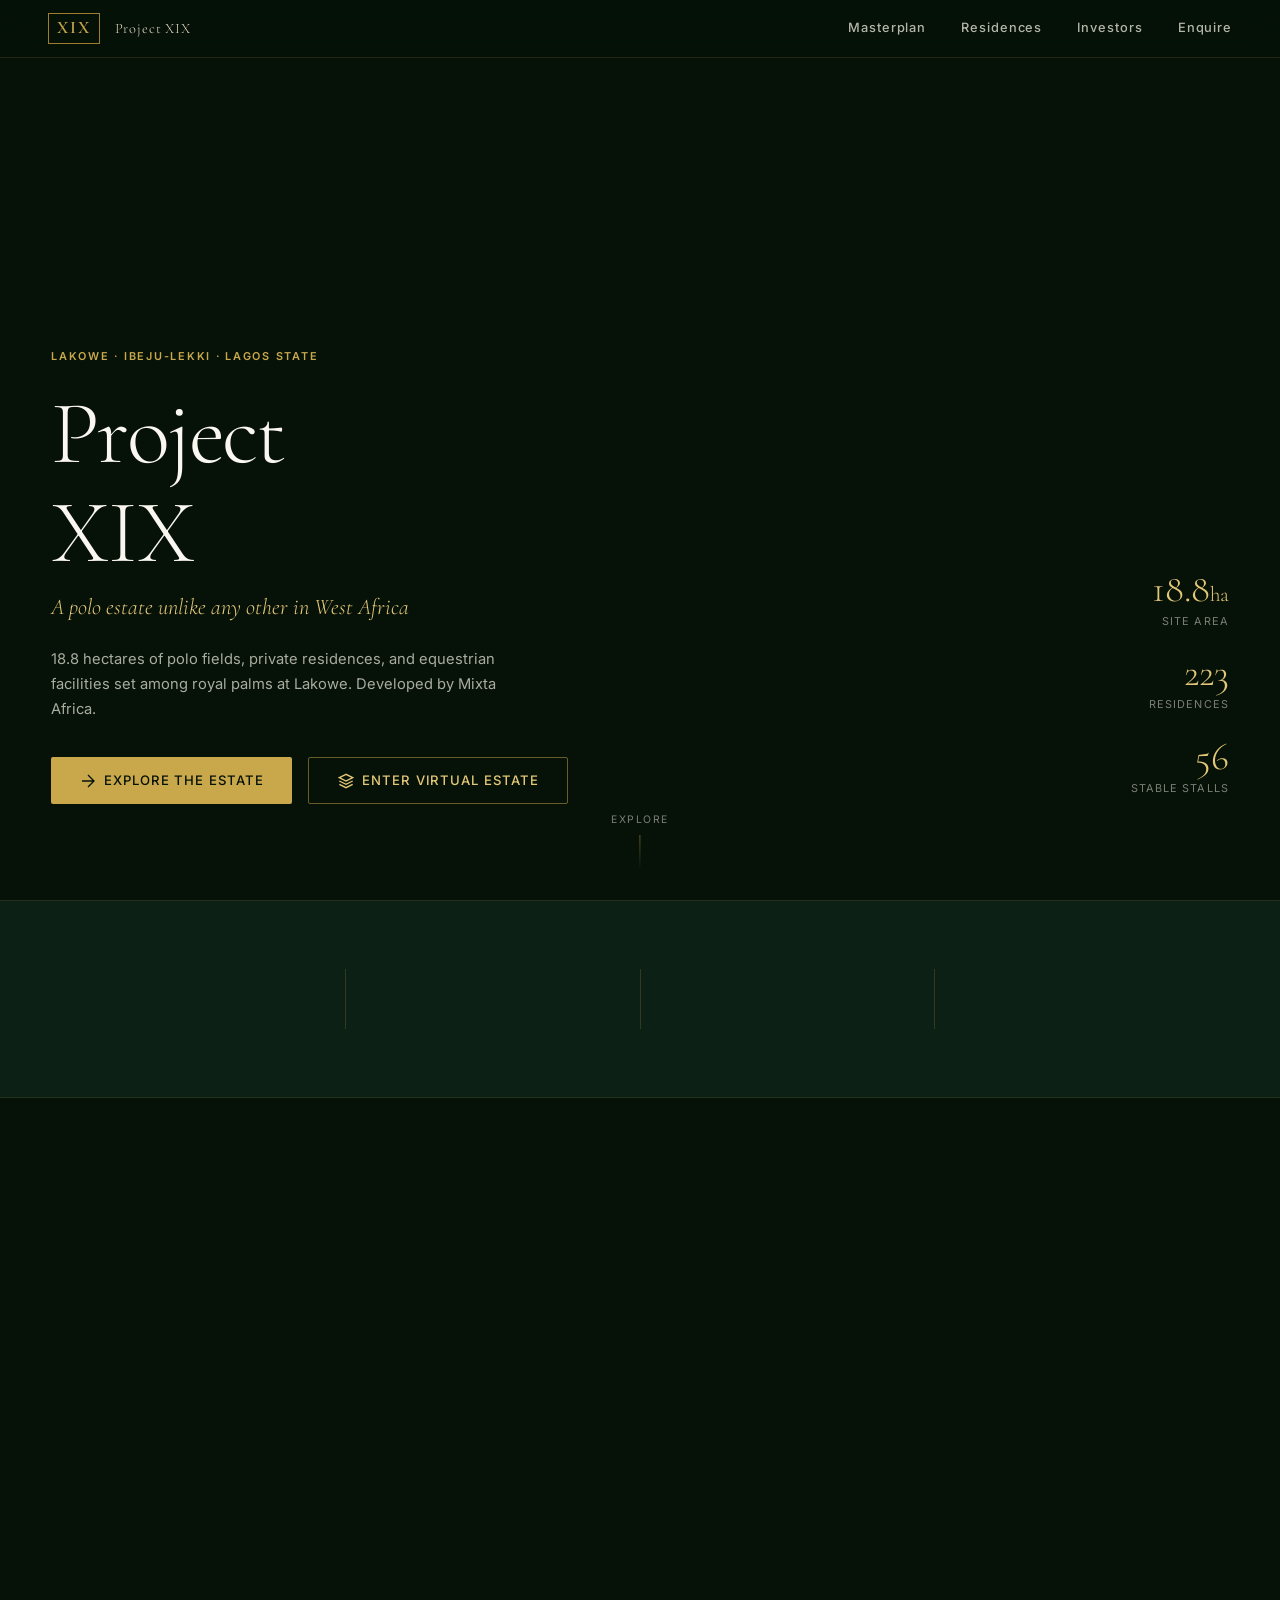
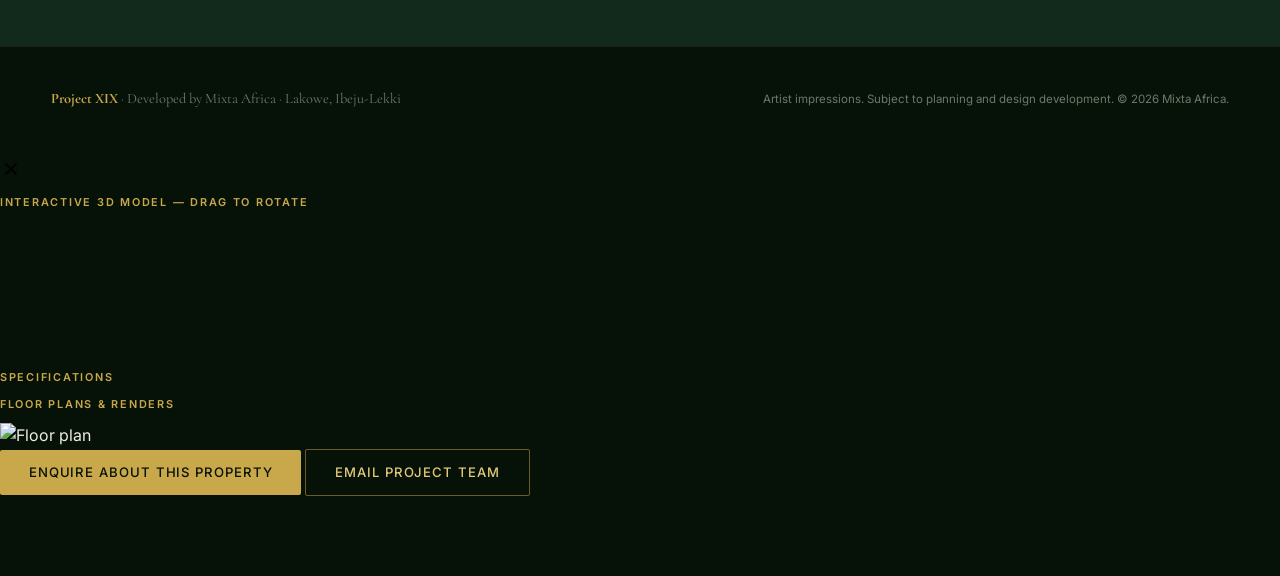
==== index.html @ a86e90eb "Update app.js and product-panel.js version in index.html" ====
<!DOCTYPE html>
<html lang="en">
<head>
  <meta charset="UTF-8" />
  <!-- Viewport: covers all device types. interactive-widget keeps keyboard from shifting layout on mobile. -->
  <meta name="viewport" content="width=device-width, initial-scale=1, maximum-scale=1, user-scalable=no, viewport-fit=cover, interactive-widget=resizes-content" />
  <meta name="mobile-web-app-capable" content="yes" />
  <meta name="apple-mobile-web-app-capable" content="yes" />
  <meta name="apple-mobile-web-app-status-bar-style" content="black-translucent" />
  <meta name="description" content="Project XIX — A luxury polo and equestrian estate at Lakowe, Ibeju-Lekki, Lagos. 18.8 hectares. 223 residences. Developed by Mixta Africa." />
  <meta name="theme-color" content="#061208" />
  <meta property="og:title" content="Project XIX | Mixta Africa" />
  <meta property="og:description" content="A polo and equestrian lifestyle estate at Lakowe, Ibeju-Lekki. Walk the grounds virtually." />
  <meta property="og:image" content="assets/plan-2d.png" />
  <title>Project XIX | Mixta Africa</title>
  <link rel="icon" type="image/svg+xml" href="assets/favicon.svg" />
  <link rel="stylesheet" href="css/styles.css" />

  <script>
    // Global crash reporter for mobile debugging
    window.onerror = function(msg, url, lineNo) {
      console.error("CRASH:", msg, url, lineNo);
      return false;
    };

    // Device class detection — set once, used by JS and CSS
    (function() {
      const ua = navigator.userAgent;
      const touch = navigator.maxTouchPoints > 0;
      const W = screen.width, H = screen.height;
      // Billboard: landscape touchscreen >= 1920px wide
      const isBillboard = touch && W >= 1920 && W > H;
      // Tablet: touch, 768-1919px
      const isTablet = touch && !isBillboard && Math.max(W,H) >= 768;
      // Phone: touch, < 768px
      const isMobile = touch && !isBillboard && !isTablet;
      const cls = isBillboard ? 'device-billboard' : isTablet ? 'device-tablet' : isMobile ? 'device-mobile' : 'device-desktop';
      document.documentElement.classList.add(cls);
      if (touch) document.documentElement.classList.add('touch');
      window.XIX_DEVICE = { isBillboard, isTablet, isMobile, isDesktop: !touch || isBillboard };
      // Auto-set perf mode by device
      window.XIX_DEFAULT_PERF = isBillboard ? 'balanced' : (isMobile ? 'fast' : 'balanced');
    })();
  </script>

  <style>
    /* Billboard CTA is a PRE-ENTRY prompt. It lives inside the world overlay,
       so once the estate is open it must be gone — on a large touchscreen it was
       sitting on top of the 3D view telling the user to enter something they had
       already entered. Hidden by CSS as well as JS so it can never reappear. */
    #world-overlay.open #billboard-cta,
    body.in-estate #billboard-cta { display: none !important; }

    /* ── AUTO-FADING CHROME ───────────────────────────────────────────────
       The estate is the product; the controls are scaffolding around it. They
       settle back to a low opacity when idle so the view reads full-screen,
       and return the moment the user shows intent.
       They FADE, never disappear — a first-time viewer must always be able to
       see that controls exist, or the interface becomes a guessing game.
       Pointer-events stay live at every opacity, so a click never misses. */
    .world-topbar,
    #viewpoint-strip,
    #minimap,
    #xix-property-directory {
      transition: opacity 0.45s ease, transform 0.45s ease;
      will-change: opacity;
    }
    /* Idle: dimmed but legible. 0.28 is deliberately not lower — below that the
       controls read as disabled rather than resting. */
    /* !important because css/styles.css also styles these; without it an
       equal-specificity rule there can win and the fade silently does nothing. */
    body.chrome-idle .world-topbar        { opacity: 0.22 !important; transform: translateY(-4px); }
    body.chrome-idle #viewpoint-strip     { opacity: 0.22 !important; transform: translateY(4px); }
    body.chrome-idle #minimap             { opacity: 0.30 !important; }
    body.chrome-idle #xix-property-directory { opacity: 0.24 !important; }

    /* Locked: the pin overrides idle entirely. */
    body.chrome-locked .world-topbar,
    body.chrome-locked #viewpoint-strip,
    body.chrome-locked #minimap,
    body.chrome-locked #xix-property-directory {
      opacity: 1 !important; transform: none !important;
    }

    /* ── TOUCH & SELECTION GUARDS ─────────────────────────────────────────
       Neither touch-action nor user-select was set anywhere. Consequences:
         • On a tablet, dragging inside the canvas was treated as a PAGE SCROLL
           / pinch-zoom, which fights the orbit and pan handling and can drop
           the browser out of fullscreen.
         • With a mouse, dragging started a TEXT SELECTION across the UI, which
           steals the drag from the aerial orbit and leaves highlighted labels.
       touch-action:none tells the browser this surface handles its own
       gestures. overscroll-behavior:none stops pull-to-refresh and rubber-band
       at the edges, both of which break a fullscreen experience. */
    #world-canvas,
    #world-overlay {
      touch-action: none;
      -webkit-user-select: none; user-select: none;
      -webkit-touch-callout: none;      /* no iOS long-press callout */
      overscroll-behavior: none;
    }
    /* Form fields must stay selectable — the reservation form needs normal text
       behaviour, so the blanket rule above is reversed for inputs. */
    #world-overlay input,
    #world-overlay textarea,
    #reservation-modal input,
    #reservation-modal textarea {
      -webkit-user-select: text; user-select: text;
      touch-action: auto;
    }
    /* While fullscreen, nothing may scroll the document underneath. */
    html:fullscreen, body:fullscreen,
    html:-webkit-full-screen, body:-webkit-full-screen {
      width: 100%; height: 100%; overflow: hidden;
      overscroll-behavior: none;
    }

    /* INTERIOR OVERLAY — must NOT cover the 3D view.
       "Step inside" was rendering a black page: the overlay panel chrome showed
       but the room behind it did not. Forcing the container transparent and
       letting only its actual panels take pointer events guarantees the canvas
       is visible underneath, whatever css/styles.css does. */
    #interior-overlay.interior-overlay {
      background: none !important;
      backdrop-filter: none !important;
      pointer-events: none;
    }
    #interior-overlay .int-topbar,
    #interior-overlay .int-room-strip,
    #interior-overlay #int-exit-btn,
    #interior-overlay button { pointer-events: auto; }

    /* INTERIOR MODE — the estate chrome must GO, not stack.
       Overlaying the interior's room strip and header on top of the estate
       topbar and viewpoint strip gave two competing control sets on screen at
       once. Inside a unit the only relevant controls are the room switcher and
       the way back out; everything about the estate is noise until you leave. */
    body.interior-open .world-topbar,
    body.interior-open #viewpoint-strip,
    body.interior-open #xix-property-directory,
    body.interior-open #chrome-pin,
    body.interior-open #plot-hover-label {
      opacity: 0 !important;
      pointer-events: none !important;
      transition: opacity 0.35s ease;
    }
    /* The minimap stays — knowing WHERE in the estate this unit sits is the
       whole point of viewing from inside it. */
    body.interior-open #minimap { opacity: 0.9 !important; }

    /* TOUR MODE — the interface gets out of the way entirely. The tour is meant
       to be watched, not operated, so every control hides for its duration.
       Fades rather than cuts so the transition into the film is not jarring. */
    body.tour-running .world-topbar,
    body.tour-running #viewpoint-strip,
    body.tour-running #minimap,
    body.tour-running #xix-property-directory,
    body.tour-running #chrome-pin {
      opacity: 0 !important; pointer-events: none !important;
      transition: opacity 0.7s ease;
    }

    /* NO .chrome-hotzone RULE — and none should be added.
       Invisible fixed overlays at the top and bottom sat directly over the
       topbar and viewpoint strip and swallowed every click, making the controls
       unresponsive. Edge detection is done from mousemove coordinates in
       app.js instead, which overlays nothing. */

    /* Pin toggle */
    #chrome-pin {
      position: fixed; top: 50%; right: 10px; transform: translateY(-50%);
      z-index: 10002; width: 34px; height: 34px; border-radius: 50%;
      background: rgba(8,18,10,0.82); border: 1px solid rgba(201,168,76,0.38);
      color: #c9a84c; cursor: pointer; display: flex; align-items: center;
      justify-content: center; opacity: 0.32; transition: opacity 0.25s ease;
    }
    #chrome-pin:hover { opacity: 1; }
    #chrome-pin.active { opacity: 1; background: rgba(201,168,76,0.2); }

    /* First-run hint */
    #chrome-hint {
      position: fixed; bottom: 120px; left: 50%; transform: translateX(-50%);
      z-index: 10003; background: rgba(8,18,10,0.95);
      border: 1px solid rgba(201,168,76,0.45); border-radius: 8px;
      padding: 11px 16px; font-family: Inter, system-ui, sans-serif;
      font-size: 12.5px; color: #f2e9d0; display: none;
      /* Purely informational — must never intercept a click, it sits just above
         the viewpoint strip. */
      pointer-events: none;
      box-shadow: 0 8px 26px rgba(0,0,0,0.5); max-width: 90vw; text-align: center;
    }

    /* ── LOADING SCREEN ──────────────────────────────────────────────────
       showLoading() in ui.js sets this to display:flex, but the element had
       NO CSS at all — so it rendered as an unstyled block in normal document
       flow with no background and no z-index, and the masterplan aerial image
       behind it showed through for a frame. That was the blurry polo-field
       flash on load. It needs to be a genuine opaque full-screen overlay. */
    #loading-screen {
      position: fixed; inset: 0; z-index: 100000;
      display: none;                 /* JS flips this to flex */
      flex-direction: column; align-items: center; justify-content: center;
      gap: 18px;
      background: #061208;           /* fully opaque — nothing shows through */
      opacity: 1; transition: opacity 0.6s ease;
      font-family: Inter, system-ui, sans-serif;
      /* Belt and braces: even mid-fade nothing behind can be interacted with */
      pointer-events: all;
    }
    #loading-screen .loading-mark {
      font-family: Georgia, 'Times New Roman', serif;
      font-size: 34px; letter-spacing: 7px; color: #c9a84c;
      border: 1px solid rgba(201,168,76,0.5); padding: 8px 16px;
    }
    #loading-screen .loading-title {
      color: #f2e9d0; font-size: 14px; letter-spacing: 1.4px; text-transform: uppercase;
    }
    #loading-screen .loading-bar {
      width: min(280px, 60vw); height: 2px; background: rgba(255,255,255,0.14);
      overflow: hidden; border-radius: 2px;
    }
    #loading-screen #loading-bar-fill {
      width: 0%; height: 100%; background: #c9a84c; transition: width 0.35s ease;
    }
    #loading-screen .loading-sub {
      color: rgba(242,233,208,0.55); font-size: 11px; letter-spacing: 2px; text-transform: uppercase;
    }

    /* ── TOPBAR DROPDOWN (inline for render-critical styles) ── */
    .topbar-dropdown { position: relative; display: inline-block; }
    .topbar-dropdown-menu {
      display: none; position: absolute; top: calc(100% + 8px); right: 0;
      background: rgba(10,20,12,0.97); border: 1px solid rgba(201,168,76,0.3);
      min-width: 130px; z-index: 9999; border-radius: 6px; padding: 4px;
      box-shadow: 0 8px 32px rgba(0,0,0,0.6);
    }
    .topbar-dropdown:hover .topbar-dropdown-menu,
    .topbar-dropdown:focus-within .topbar-dropdown-menu { display: flex; flex-direction: column; }
    .wx-btn {
      background: transparent; color: rgba(240,236,224,0.75); border: none;
      padding: 10px 14px; text-align: left; font-size: 0.72rem; cursor: pointer;
      white-space: nowrap; border-radius: 4px; transition: background .12s, color .12s;
      min-height: 44px; display: flex; align-items: center;
    }
    .wx-btn:hover, .wx-btn.active {
      color: #c9a84c; background: rgba(201,168,76,0.12);
    }
    .wx-btn.active { font-weight: 600; }
    .world-btn {
      background: rgba(0,0,0,0.35); color: rgba(240,236,224,0.85);
      border: 1px solid rgba(255,255,255,0.15); display: flex; align-items: center;
      gap: 6px; padding: 8px 14px; border-radius: 4px; cursor: pointer;
      font-size: 0.72rem; white-space: nowrap; min-height: 44px;
      transition: background .15s, border-color .15s, color .15s;
      -webkit-tap-highlight-color: transparent;
    }
    .world-btn:hover, .world-btn.active {
      background: rgba(201,168,76,0.2); border-color: #c9a84c; color: #c9a84c;
    }
    /* Billboard: scale up all interactive targets */
    .device-billboard .world-btn { padding: 12px 20px; font-size: 0.85rem; min-height: 56px; gap: 8px; }
    .device-billboard .wx-btn   { padding: 14px 18px; font-size: 0.82rem; min-height: 52px; }
    .device-billboard .topbar-dropdown-menu { min-width: 180px; }
  
    /* Dropdown rows carry an inline SVG icon instead of an emoji. Emoji render
       from the system font, so they arrive full-colour, sized differently on
       every OS, and cannot inherit the gold. currentColor means these track the
       active state for free. */
    .wx-btn { display:flex; align-items:center; gap:9px; text-align:left; }
    .wx-btn .wx-ico { flex:0 0 15px; width:15px; height:15px; opacity:.9; }
    .wx-btn.active .wx-ico { opacity:1; }
</style>
</head>
<body>

<!-- ══ LOADING SCREEN ═══════════════════════════════════════════════ -->
<div id="loading-screen" style="display:none;">
  <div class="loading-mark">XIX</div>
  <div class="loading-title">Preparing Estate Experience</div>
  <div class="loading-bar"><div id="loading-bar-fill"></div></div>
  <div class="loading-sub">Lakowe · Ibeju-Lekki · Lagos</div>
</div>

<!-- ══ NAV ══════════════════════════════════════════════════════════ -->
<header class="topbar" role="banner">
  <a class="brand" href="#" aria-label="Project XIX home">
    <span class="brand-mark">XIX</span>
    <span class="brand-name">Project XIX</span>
  </a>
  <nav class="nav-links" aria-label="Primary navigation">
    <a href="#" data-section="masterplan">Masterplan</a>
    <a href="#" data-section="residences">Residences</a>
    <a href="#" data-section="investment">Investors</a>
    <a href="#" data-section="contact">Enquire</a>
  </nav>
  <!-- Mobile hamburger — shown on phones only -->
  <button class="nav-hamburger" id="nav-hamburger" aria-label="Open menu" aria-expanded="false">
    <svg width="22" height="22" viewBox="0 0 24 24" fill="none" stroke="currentColor" stroke-width="2"><line x1="3" y1="6" x2="21" y2="6"/><line x1="3" y1="12" x2="21" y2="12"/><line x1="3" y1="18" x2="21" y2="18"/></svg>
  </button>
</header>

<!-- Mobile nav drawer -->
<div id="mobile-nav" class="mobile-nav" role="dialog" aria-modal="true" aria-label="Navigation">
  <button class="mobile-nav-close" id="mobile-nav-close" aria-label="Close menu">
    <svg width="24" height="24" viewBox="0 0 24 24" fill="none" stroke="currentColor" stroke-width="2"><line x1="18" y1="6" x2="6" y2="18"/><line x1="6" y1="6" x2="18" y2="18"/></svg>
  </button>
  <nav class="mobile-nav-links">
    <a href="#" data-section="masterplan" class="mobile-nav-link">Masterplan</a>
    <a href="#" data-section="residences" class="mobile-nav-link">Residences</a>
    <a href="#" data-section="investment" class="mobile-nav-link">Investors</a>
    <a href="#" data-section="contact" class="mobile-nav-link">Enquire</a>
  </nav>
  <div class="mobile-nav-cta">
    <button class="btn btn-gold btn-enter-3d" style="width:100%;justify-content:center;">
      Enter Virtual Estate
    </button>
  </div>
</div>
<div class="mobile-nav-backdrop" id="mobile-nav-backdrop"></div>

<!-- ══ HERO ══════════════════════════════════════════════════════════ -->
<section class="hero" id="hero" aria-label="Project XIX hero">
  <canvas id="hero-canvas" aria-hidden="true"></canvas>
  <div class="hero-content">
    <div class="hero-copy">
      <p class="eyebrow">Lakowe · Ibeju-Lekki · Lagos State</p>
      <h1 class="display">Project<br>XIX</h1>
      <p class="hero-sub">A polo estate unlike any other in West Africa</p>
      <p class="hero-desc">18.8 hectares of polo fields, private residences, and equestrian facilities set among royal palms at Lakowe. Developed by Mixta Africa.</p>
      <div class="hero-actions">
        <button class="btn btn-gold btn-explore">
          <svg width="16" height="16" viewBox="0 0 24 24" fill="none" stroke="currentColor" stroke-width="2"><path d="M3 12h18M12 3l9 9-9 9"/></svg>
          Explore the Estate
        </button>
        <button class="btn btn-outline btn-enter-3d">
          <svg width="16" height="16" viewBox="0 0 24 24" fill="none" stroke="currentColor" stroke-width="2"><path d="M12 2L2 7l10 5 10-5-10-5zM2 17l10 5 10-5M2 12l10 5 10-5"/></svg>
          Enter Virtual Estate
        </button>
      </div>
    </div>
    <aside class="hero-stats" aria-label="Estate highlights">
      <div class="stat"><div class="stat-value">18.8<span style="font-size:0.55em">ha</span></div><div class="stat-label">Site Area</div></div>
      <div class="stat"><div class="stat-value">223</div><div class="stat-label">Residences</div></div>
      <div class="stat"><div class="stat-value">56</div><div class="stat-label">Stable Stalls</div></div>
    </aside>
  </div>
  <div class="hero-scroll-cue" aria-hidden="true">
    <span class="scroll-label">Explore</span>
    <div class="scroll-line"></div>
  </div>
</section>

<!-- ══ INTRO STRIP ══════════════════════════════════════════════════ -->
<section class="intro-strip" aria-label="Estate facts">
  <div class="intro-strip-inner">
    <div class="intro-fact anim-fade"><div class="intro-fact-value">FIP</div><div class="intro-fact-label">International Standard</div></div>
    <div class="intro-divider" aria-hidden="true"></div>
    <div class="intro-fact anim-fade"><div class="intro-fact-value">274m</div><div class="intro-fact-label">Main Polo Field</div></div>
    <div class="intro-divider" aria-hidden="true"></div>
    <div class="intro-fact anim-fade"><div class="intro-fact-value">43</div><div class="intro-fact-label">Premium Villas</div></div>
    <div class="intro-divider" aria-hidden="true"></div>
    <div class="intro-fact anim-fade"><div class="intro-fact-value">3,419<span style="font-size:0.55em">m²</span></div><div class="intro-fact-label">Clubhouse</div></div>
  </div>
</section>

<!-- ══ MASTERPLAN ═══════════════════════════════════════════════════ -->
<section class="masterplan-section" id="masterplan" aria-label="Interactive masterplan">
  <div class="section-header anim-fade">
    <p class="eyebrow">Guided Discovery</p>
    <h2>Interactive<br><em>Masterplan</em></h2>
    <p>Tap any zone to learn more. Tap again to enter the virtual walkthrough.</p>
  </div>
  <div class="masterplan-shell">
    <div class="plan-frame anim-fade">
      <img id="plan-image" src="assets/plan-2d.png" alt="Project XIX masterplan: polo field, crescent lake, clubhouse, premium villas, training field, stables and paddock." />
      <div id="zone-layer" aria-label="Clickable estate zones" role="region"></div>
    </div>
    <aside id="zone-panel" aria-live="polite" aria-label="Zone details">
      <span class="zone-type">Select a zone</span>
      <span class="zone-label">Project XIX</span>
      <span class="zone-tagline">Tap a zone on the masterplan</span>
      <p class="zone-desc">Each zone is individually tappable. Select to preview; tap again to open the 3D virtual walkthrough.</p>
      <p class="zone-client-label">Client lens</p>
      <p class="zone-client">Tap any zone to see the buyer or investor story for that part of the estate.</p>
      <button class="zone-enter-btn btn-enter-3d">
        <svg width="14" height="14" viewBox="0 0 24 24" fill="none" stroke="currentColor" stroke-width="2.2"><path d="M12 2L2 7l10 5 10-5-10-5z"/><path d="M2 17l10 5 10-5M2 12l10 5 10-5"/></svg>
        Enter Virtual Estate
      </button>
    </aside>
  </div>
</section>

<!-- ══ RESIDENCES ═══════════════════════════════════════════════════ -->
<section class="residences-section section" id="residences" aria-label="Residences">
  <div class="container">
    <div class="section-header anim-fade">
      <p class="eyebrow">Buyer Journey</p>
      <h2>Six residence<br><em>typologies</em></h2>
      <p>From the polo-front 3-bedroom villa to the lock-up loft terrace — each typology is designed for a distinct ownership story.</p>
    </div>
    <div class="residence-grid">
      <article class="residence-card anim-fade">
        <img class="residence-card-img" src="assets/villa-3-bedroom.png" alt="3 Bedroom Villa exterior" loading="lazy" />
        <div class="residence-card-body">
          <div class="residence-card-type">3 Bed Villa</div>
          <div class="residence-card-name">Premium Villa</div>
          <div class="residence-card-meta">43 units · 330 m² · Polo-facing</div>
          <button class="residence-card-btn btn-enter-3d">Walk through <svg width="14" height="14" viewBox="0 0 24 24" fill="none" stroke="currentColor" stroke-width="2"><path d="M5 12h14M12 5l7 7-7 7"/></svg></button>
        </div>
      </article>
      <article class="residence-card anim-fade">
        <img class="residence-card-img" src="assets/loft-terrace.png" alt="2 Bedroom Loft Terrace" loading="lazy" />
        <div class="residence-card-body">
          <div class="residence-card-type">2 Bed Loft</div>
          <div class="residence-card-name">Loft Terrace</div>
          <div class="residence-card-meta">96 units · 125 m² · South precinct</div>
          <button class="residence-card-btn btn-enter-3d">Walk through <svg width="14" height="14" viewBox="0 0 24 24" fill="none" stroke="currentColor" stroke-width="2"><path d="M5 12h14M12 5l7 7-7 7"/></svg></button>
        </div>
      </article>
      <article class="residence-card anim-fade">
        <img class="residence-card-img" src="assets/apartment-block.png" alt="Apartment Block" loading="lazy" />
        <div class="residence-card-body">
          <div class="residence-card-type">2 Bed Flat</div>
          <div class="residence-card-name">Apartment Block</div>
          <div class="residence-card-meta">48 units · 204 m² · South zone</div>
          <button class="residence-card-btn btn-enter-3d">Walk through <svg width="14" height="14" viewBox="0 0 24 24" fill="none" stroke="currentColor" stroke-width="2"><path d="M5 12h14M12 5l7 7-7 7"/></svg></button>
        </div>
      </article>
      <article class="residence-card anim-fade">
        <img class="residence-card-img" src="assets/clubhouse.png" alt="Clubhouse" loading="lazy" />
        <div class="residence-card-body">
          <div class="residence-card-type">Social Anchor</div>
          <div class="residence-card-name">Club House</div>
          <div class="residence-card-meta">3,419 m² · 3 floors · 8 skyboxes</div>
          <button class="residence-card-btn btn-enter-3d">Walk through <svg width="14" height="14" viewBox="0 0 24 24" fill="none" stroke="currentColor" stroke-width="2"><path d="M5 12h14M12 5l7 7-7 7"/></svg></button>
        </div>
      </article>
      <article class="residence-card anim-fade">
        <img class="residence-card-img" src="assets/horse-stables.png" alt="Horse Stables" loading="lazy" />
        <div class="residence-card-body">
          <div class="residence-card-type">Equestrian</div>
          <div class="residence-card-name">Horse Stables</div>
          <div class="residence-card-meta">4 blocks · 56 stalls · Cobblestone yard</div>
          <button class="residence-card-btn btn-enter-3d">Walk through <svg width="14" height="14" viewBox="0 0 24 24" fill="none" stroke="currentColor" stroke-width="2"><path d="M5 12h14M12 5l7 7-7 7"/></svg></button>
        </div>
      </article>
      <article class="residence-card anim-fade" style="background:var(--green-800);display:flex;flex-direction:column;justify-content:flex-end;">
        <div class="residence-card-body" style="flex:1;display:flex;flex-direction:column;justify-content:flex-end;gap:0.8rem;">
          <div><div class="residence-card-type">Entry Level</div><div class="residence-card-name" style="font-size:1.1rem;">1 Bed Maisonette<br>+ Studio</div></div>
          <div class="residence-card-meta">24 units · 117 m² · Outer ring<br>12 studios · 33 m²</div>
          <p style="font-size:0.8rem;color:var(--text-muted);line-height:1.6;">The most accessible entry into the Project XIX address.</p>
          <a class="residence-card-btn" href="mailto:o.olasunkanmi@mixtafrica.com?subject=Project XIX Enquiry">Request details <svg width="14" height="14" viewBox="0 0 24 24" fill="none" stroke="currentColor" stroke-width="2"><path d="M5 12h14M12 5l7 7-7 7"/></svg></a>
        </div>
      </article>
    </div>
  </div>
</section>

<!-- ══ INVESTOR ══════════════════════════════════════════════════════ -->
<section class="investor-section" id="investment" aria-label="Investment case">
  <div class="container">
    <div class="section-header anim-fade">
      <p class="eyebrow">Investor Narrative</p>
      <h2>The commercial<br><em>case</em></h2>
      <p>Polo-led destination estates outperform standard residential on scarcity, rental yield, and brand premium.</p>
    </div>
    <div class="investor-grid anim-fade">
      <div class="investor-card"><div class="investor-num">01</div><div class="investor-title">Destination Identity</div><p class="investor-text">A polo estate is a category of one in West Africa. The FIP-standard field, equestrian compound, and Clubhouse create a singular address that standard residential cannot replicate.</p></div>
      <div class="investor-card"><div class="investor-num">02</div><div class="investor-title">13 Revenue Streams</div><p class="investor-text">Real estate sales, polo memberships, tournament hosting, Clubhouse hospitality, commercial lets, waterfront premium, events, coaching, advertising, horse industry services, health & wellness, digital, and short-let.</p></div>
      <div class="investor-card"><div class="investor-num">03</div><div class="investor-title">Lakowe Corridor Position</div><p class="investor-text">Ibeju-Lekki's infrastructure investment — Lekki Free Zone, Dangote Refinery, new road corridors — positions Lakowe as the next premium address tier.</p></div>
      <div class="investor-card"><div class="investor-num">04</div><div class="investor-title">Mixed-Use Resilience</div><p class="investor-text">223 residential units across six typologies, commercial block, and hospitality infrastructure provide multiple absorption channels.</p></div>
      <div class="investor-card"><div class="investor-num">05</div><div class="investor-title">Mixta Africa Track Record</div><p class="investor-text">Developer of Lakowe Lakes Golf and Country Estate — an established exit comparable in the same corridor — with multi-phase delivery capability.</p></div>
      <div class="investor-card"><div class="investor-num">06</div><div class="investor-title">Comparable Premiums</div><p class="investor-text">Lagos polo corridor estates command 92–213% premium over VI/Lekki comparables. Global benchmarks: Val-de-Vie, Al-Habtoor Polo Resort, Grand Polo Club Emaar.</p></div>
    </div>
  </div>
</section>

<!-- ══ CTA ══════════════════════════════════════════════════════════ -->
<section class="cta-section" id="contact" aria-label="Contact and enquiry">
  <div class="cta-inner anim-fade">
    <p class="eyebrow">Concierge Enquiry</p>
    <h2>Begin your<br><em>conversation</em></h2>
    <p>Speak directly with the Mixta Africa project team about reservations, investment structure, or a private site visit.</p>
    <div class="cta-actions">
      <a class="btn btn-gold" href="mailto:o.olasunkanmi@mixtafrica.com?subject=Project XIX Enquiry">
        <svg width="16" height="16" viewBox="0 0 24 24" fill="none" stroke="currentColor" stroke-width="2"><path d="M4 4h16c1.1 0 2 .9 2 2v12c0 1.1-.9 2-2 2H4c-1.1 0-2-.9-2-2V6c0-1.1.9-2 2-2z"/><polyline points="22,6 12,13 2,6"/></svg>
        Email Project Team
      </a>
      <button class="btn btn-outline btn-enter-3d">
        <svg width="16" height="16" viewBox="0 0 24 24" fill="none" stroke="currentColor" stroke-width="2"><path d="M12 2L2 7l10 5 10-5-10-5z"/><path d="M2 17l10 5 10-5M2 12l10 5 10-5"/></svg>
        Tour the Estate Virtually
      </button>
    </div>
  </div>
</section>

<!-- ══ FOOTER ════════════════════════════════════════════════════════ -->
<footer>
  <div class="footer-inner">
    <div class="footer-brand"><strong>Project XIX</strong> · Developed by Mixta Africa · Lakowe, Ibeju-Lekki</div>
    <div class="footer-legal">Artist impressions. Subject to planning and design development. © 2026 Mixta Africa.</div>
  </div>
</footer>

<!-- ══════════════════════════════════════════════════════════════════
     3D WORLD OVERLAY
     ══════════════════════════════════════════════════════════════════ -->
<div id="world-overlay" role="dialog" aria-modal="true" aria-label="Virtual estate walkthrough">

  <!-- World top bar -->
  <div class="world-topbar">
    <div class="world-brand">
      <span class="world-brand-mark">XIX</span>
      <div id="scene-caption" class="world-caption">Project XIX — Virtual Estate</div>
    </div>

    <div class="world-controls">
      <!-- Time -->
      <div class="topbar-dropdown" tabindex="0">
        <button class="world-btn" aria-haspopup="true" aria-label="Time of day">
          <svg width="14" height="14" viewBox="0 0 24 24" fill="none" stroke="currentColor" stroke-width="2" stroke-linecap="round"><circle cx="12" cy="12" r="5"/><line x1="12" y1="1" x2="12" y2="3"/><line x1="12" y1="21" x2="12" y2="23"/><line x1="4.22" y1="4.22" x2="5.64" y2="5.64"/><line x1="18.36" y1="18.36" x2="19.78" y2="19.78"/><line x1="1" y1="12" x2="3" y2="12"/><line x1="21" y1="12" x2="23" y2="12"/></svg>
          <span class="world-btn-label">Time</span>
        </button>
        <div class="topbar-dropdown-menu">
          <button class="wx-btn wx-time-btn active" data-time="morning"   onclick="applyTimePreset('morning')"><svg class="wx-ico" width="15" height="15" viewBox="0 0 24 24" fill="none" stroke="currentColor" stroke-width="1.6" stroke-linecap="round" stroke-linejoin="round"><path d="M17 18a5 5 0 0 0-10 0"/><line x1="12" y1="2" x2="12" y2="7"/><line x1="4.2" y1="10.2" x2="5.6" y2="11.6"/><line x1="19.8" y1="10.2" x2="18.4" y2="11.6"/><line x1="2" y1="18" x2="5" y2="18"/><line x1="19" y1="18" x2="22" y2="18"/><line x1="3" y1="22" x2="21" y2="22"/></svg><span>Morning</span></button>
          <button class="wx-btn wx-time-btn"        data-time="afternoon" onclick="applyTimePreset('afternoon')"><svg class="wx-ico" width="15" height="15" viewBox="0 0 24 24" fill="none" stroke="currentColor" stroke-width="1.6" stroke-linecap="round" stroke-linejoin="round"><circle cx="12" cy="12" r="4.2"/><line x1="12" y1="1.5" x2="12" y2="4"/><line x1="12" y1="20" x2="12" y2="22.5"/><line x1="1.5" y1="12" x2="4" y2="12"/><line x1="20" y1="12" x2="22.5" y2="12"/><line x1="4.6" y1="4.6" x2="6.4" y2="6.4"/><line x1="17.6" y1="17.6" x2="19.4" y2="19.4"/><line x1="19.4" y1="4.6" x2="17.6" y2="6.4"/><line x1="6.4" y1="17.6" x2="4.6" y2="19.4"/></svg><span>Afternoon</span></button>
          <button class="wx-btn wx-time-btn"        data-time="sunset"    onclick="applyTimePreset('sunset')"><svg class="wx-ico" width="15" height="15" viewBox="0 0 24 24" fill="none" stroke="currentColor" stroke-width="1.6" stroke-linecap="round" stroke-linejoin="round"><path d="M17 16a5 5 0 0 0-10 0"/><line x1="3" y1="20" x2="21" y2="20"/><polyline points="9.5 6.5 12 9 14.5 6.5"/><line x1="12" y1="2.5" x2="12" y2="9"/></svg><span>Sunset</span></button>
          <button class="wx-btn wx-time-btn"        data-time="night"     onclick="applyTimePreset('night')"><svg class="wx-ico" width="15" height="15" viewBox="0 0 24 24" fill="none" stroke="currentColor" stroke-width="1.6" stroke-linecap="round" stroke-linejoin="round"><path d="M20 14.5A8.2 8.2 0 0 1 9.5 4 8.5 8.5 0 1 0 20 14.5z"/></svg><span>Night</span></button>
        </div>
      </div>

      <!-- Weather -->
      <div class="topbar-dropdown" tabindex="0">
        <button class="world-btn" aria-haspopup="true" aria-label="Weather">
          <svg width="14" height="14" viewBox="0 0 24 24" fill="none" stroke="currentColor" stroke-width="2" stroke-linecap="round"><path d="M18 10h-1.26A8 8 0 1 0 9 20h9a5 5 0 0 0 0-10z"/></svg>
          <span class="world-btn-label">Weather</span>
        </button>
        <div class="topbar-dropdown-menu">
          <button class="wx-btn wx-weather-btn active" data-weather="clear"  onclick="applyWeather('clear')"><svg class="wx-ico" width="15" height="15" viewBox="0 0 24 24" fill="none" stroke="currentColor" stroke-width="1.6" stroke-linecap="round" stroke-linejoin="round"><circle cx="12" cy="12" r="4.2"/><line x1="12" y1="1.5" x2="12" y2="4"/><line x1="12" y1="20" x2="12" y2="22.5"/><line x1="1.5" y1="12" x2="4" y2="12"/><line x1="20" y1="12" x2="22.5" y2="12"/><line x1="4.6" y1="4.6" x2="6.4" y2="6.4"/><line x1="17.6" y1="17.6" x2="19.4" y2="19.4"/><line x1="19.4" y1="4.6" x2="17.6" y2="6.4"/><line x1="6.4" y1="17.6" x2="4.6" y2="19.4"/></svg><span>Clear</span></button>
          <button class="wx-btn wx-weather-btn"        data-weather="cloudy" onclick="applyWeather('cloudy')"><svg class="wx-ico" width="15" height="15" viewBox="0 0 24 24" fill="none" stroke="currentColor" stroke-width="1.6" stroke-linecap="round" stroke-linejoin="round"><circle cx="8" cy="8.5" r="3"/><line x1="8" y1="2.5" x2="8" y2="4"/><line x1="2.5" y1="8.5" x2="4" y2="8.5"/><line x1="4.1" y1="4.6" x2="5.1" y2="5.6"/><path d="M18.5 19H9a4 4 0 0 1 0-8 5.2 5.2 0 0 1 10 1.2 3.4 3.4 0 0 1-.5 6.8z"/></svg><span>Cloudy</span></button>
          <button class="wx-btn wx-weather-btn"        data-weather="rain"   onclick="applyWeather('rain')"><svg class="wx-ico" width="15" height="15" viewBox="0 0 24 24" fill="none" stroke="currentColor" stroke-width="1.6" stroke-linecap="round" stroke-linejoin="round"><path d="M18 15h-1a4.6 4.6 0 1 0-8.7-2.4A3.3 3.3 0 0 0 8.5 15"/><line x1="8" y1="18" x2="7" y2="21"/><line x1="12.5" y1="18" x2="11.5" y2="21"/><line x1="17" y1="18" x2="16" y2="21"/></svg><span>Rain</span></button>
        </div>
      </div>

      <!-- Quality -->
      <div class="topbar-dropdown" tabindex="0">
        <button class="world-btn" aria-haspopup="true" aria-label="Render quality">
          <svg width="14" height="14" viewBox="0 0 24 24" fill="none" stroke="currentColor" stroke-width="2"><polygon points="12 2 2 7 12 12 22 7 12 2"/><polyline points="2 17 12 22 22 17"/><polyline points="2 12 12 17 22 12"/></svg>
          <span class="world-btn-label">Quality</span>
        </button>
        <div class="topbar-dropdown-menu">
          <button class="wx-btn perf-btn active" data-mode="fast"     onclick="switchPerfMode('fast')"><svg class="wx-ico" width="15" height="15" viewBox="0 0 24 24" fill="none" stroke="currentColor" stroke-width="1.6" stroke-linecap="round" stroke-linejoin="round"><polyline points="4 12 9 12"/><polyline points="12 6 18 12 12 18"/><polyline points="6 8 8 8"/><polyline points="6 16 8 16"/></svg><span>Fast</span></button>
          <button class="wx-btn perf-btn"        data-mode="balanced" onclick="switchPerfMode('balanced')"><svg class="wx-ico" width="15" height="15" viewBox="0 0 24 24" fill="none" stroke="currentColor" stroke-width="1.6" stroke-linecap="round" stroke-linejoin="round"><line x1="12" y1="4" x2="12" y2="20"/><line x1="5" y1="8" x2="19" y2="8"/><path d="M5 8l-2.5 5a2.8 2.8 0 0 0 5 0z"/><path d="M19 8l-2.5 5a2.8 2.8 0 0 0 5 0z"/><line x1="8.5" y1="20" x2="15.5" y2="20"/></svg><span>Balanced</span></button>
          <button class="wx-btn perf-btn"        data-mode="rich"     onclick="switchPerfMode('rich')"><svg class="wx-ico" width="15" height="15" viewBox="0 0 24 24" fill="none" stroke="currentColor" stroke-width="1.6" stroke-linecap="round" stroke-linejoin="round"><polygon points="12 3 19 9 12 21 5 9"/><line x1="5" y1="9" x2="19" y2="9"/><line x1="9.2" y1="9" x2="12" y2="21"/><line x1="14.8" y1="9" x2="12" y2="21"/></svg><span>Rich</span></button>
        </div>
      </div>

      <!-- Tour button -->
      <button class="world-btn world-btn-tour" id="btn-tour" aria-label="Guided tour" onclick="window.__tourActive ? window.__tourStop() : window.startTour && window.startTour(window.__tourTeleport)">
        <svg width="14" height="14" viewBox="0 0 24 24" fill="none" stroke="currentColor" stroke-width="2"><path d="M3 12h18M12 3l9 9-9 9"/></svg>
        <span class="world-btn-label">Tour</span>
      </button>

      <!-- Aerial -->
      <button class="world-btn world-btn-aerial" id="btn-aerial" aria-label="Toggle aerial view" onclick="toggleAerial(this)">
        <svg width="14" height="14" viewBox="0 0 24 24" fill="none" stroke="currentColor" stroke-width="2"><circle cx="12" cy="12" r="9"/><path d="M12 3v3M12 18v3M3 12h3M18 12h3"/></svg>
        <span class="world-btn-label">Aerial</span>
      </button>

      <!-- Fullscreen: the browser address bar and tabs eat vertical space on a
           web-hosted VR view, which matters most on a laptop or tablet. This is
           the same result as F11 but reachable from inside the estate. -->
      <button class="world-btn" id="btn-fullscreen" aria-label="Toggle fullscreen" onclick="window.toggleFullscreen && window.toggleFullscreen()">
        <svg id="fs-icon" width="14" height="14" viewBox="0 0 24 24" fill="none" stroke="currentColor" stroke-width="2" stroke-linecap="round" stroke-linejoin="round"><path d="M8 3H5a2 2 0 0 0-2 2v3"/><path d="M16 3h3a2 2 0 0 1 2 2v3"/><path d="M8 21H5a2 2 0 0 1-2-2v-3"/><path d="M16 21h3a2 2 0 0 0 2-2v-3"/></svg>
        <span class="world-btn-label" id="fs-label">Fullscreen</span>
      </button>

      <!-- Controls: expandable help panel -->
      <button class="world-btn" id="btn-controls" aria-label="Controls help" onclick="window.toggleControlsPanel && window.toggleControlsPanel()">
        <svg width="14" height="14" viewBox="0 0 24 24" fill="none" stroke="currentColor" stroke-width="2" stroke-linecap="round" stroke-linejoin="round"><circle cx="12" cy="12" r="10"/><path d="M9.09 9a3 3 0 0 1 5.83 1c0 2-3 3-3 3"/><line x1="12" y1="17" x2="12.01" y2="17"/></svg>
        <span class="world-btn-label">Controls</span>
      </button>

      <!-- Sound / mute — toggleSound() and _syncSoundBtn() already live in app.js;
           this button is the #btn-sound element they look for. The .sound-icon
           svg has its paths swapped by _syncSoundBtn to show muted/unmuted. -->
      <!-- Click opens the mixer; the small speaker icon is a quick mute toggle.
           Keeps one-tap mute available while giving access to per-element levels. -->
      <button class="world-btn world-btn-sound active" id="btn-sound" aria-label="Sound settings" onclick="window.toggleSoundMixer && window.toggleSoundMixer()">
        <svg class="sound-icon" width="14" height="14" viewBox="0 0 24 24" fill="none" stroke="currentColor" stroke-width="2" stroke-linecap="round" stroke-linejoin="round"><path d="M11 5 6 9H2v6h4l5 4V5z"/><path d="M15.5 8.5a5 5 0 0 1 0 7"/><path d="M18.5 5.5a9 9 0 0 1 0 13"/></svg>
        <span class="world-btn-label">Sound</span>
      </button>

      <!-- VR -->
      <button class="world-btn world-btn-vr" id="vr-btn" aria-label="Enter VR mode" style="display:none">
        <svg width="14" height="14" viewBox="0 0 24 24" fill="none" stroke="currentColor" stroke-width="2"><path d="M2 8s3-2 10-2 10 2 10 2v6s-3 2-10 2-10-2-10-2V8z"/><circle cx="8" cy="11" r="2"/><circle cx="16" cy="11" r="2"/></svg>
        <span class="world-btn-label">VR</span>
      </button>

      <!-- Exit -->
      <button class="world-btn world-btn-close" id="btn-close-world" aria-label="Return to website">
        <svg width="14" height="14" viewBox="0 0 24 24" fill="none" stroke="currentColor" stroke-width="2"><line x1="18" y1="6" x2="6" y2="18"/><line x1="6" y1="6" x2="18" y2="18"/></svg>
        <span class="world-btn-label">Exit</span>
      </button>
    </div>
  </div>

  <!-- Render area -->
  <div class="world-body">
    <canvas id="world-canvas" aria-label="3D estate environment"></canvas>
    <div class="crosshair" aria-hidden="true"></div>
    <div id="enter-prompt" aria-live="polite"></div>

    <!-- Minimap -->
    <div id="minimap" aria-label="Estate minimap">
      <canvas id="minimap-canvas" width="200" height="130" aria-hidden="true"></canvas>
      <div class="minimap-label">Estate Map</div>
    </div>

    <!-- Viewpoint strip (bottom) -->
    <div id="viewpoint-strip" role="toolbar" aria-label="Named viewpoints"></div>

    <!-- Zone panel (in-world) -->
    <aside id="world-zone-panel" aria-live="polite" aria-label="Zone details">
      <span class="zone-type">Zone</span>
      <span class="zone-label" style="font-size:1.3rem;">—</span>
      <span class="zone-tagline" style="font-size:0.78rem;">—</span>
      <p class="zone-desc" style="font-size:0.82rem;"></p>
    </aside>

    <!-- Plot reservation panel -->
    <aside id="plot-panel" role="dialog" aria-label="Plot details" class="plot-panel">
      <button id="plot-panel-close" class="plot-panel-close" aria-label="Close panel">
        <svg width="18" height="18" viewBox="0 0 24 24" fill="none" stroke="currentColor" stroke-width="2"><line x1="18" y1="6" x2="6" y2="18"/><line x1="6" y1="6" x2="18" y2="18"/></svg>
      </button>
      <div class="plot-eyebrow">Project XIX — Premium Villa Plot</div>
      <div class="plot-id">Plot 0,0</div>
      <div class="plot-location">Select a plot on the estate</div>
      <div class="plot-divider"></div>
      <div class="plot-spec-grid">
        <div><span class="spec-label">Type</span><span class="spec-val">3-Bedroom Premium Villa</span></div>
        <div><span class="spec-label">Floors</span><span class="spec-val">3 levels + undercroft</span></div>
        <div><span class="spec-label">Area</span><span class="spec-val">330 m²</span></div>
        <div><span class="spec-label">View</span><span class="spec-val">Polo field-facing</span></div>
        <div><span class="spec-label">Parking</span><span class="spec-val">2-car undercroft</span></div>
        <div><span class="spec-label">Garden</span><span class="spec-val">Private landscaped</span></div>
      </div>
      <div class="plot-divider"></div>
      <div class="plot-status available">Available</div>
      <button class="plot-reserve-btn btn btn-gold" style="width:100%;margin-top:.8rem;justify-content:center;">Reserve This Plot</button>
      <p class="plot-disclaimer">Reservation places this plot on a 48-hour hold. Our concierge team will contact you to confirm details.</p>
    </aside>

    <!-- Notification toast -->
    <div id="notification" role="alert" aria-live="assertive" class="notification"></div>

    <!-- Touch joystick (mobile/billboard) -->
    <div id="joystick-overlay" aria-hidden="true">
      <div class="look-hint-mobile" aria-hidden="true">Drag right to look</div>
    </div>

    <!-- Billboard-specific floating CTA — shown on large touchscreens only -->
    <div id="billboard-cta" class="billboard-cta" aria-hidden="true">
      <div class="billboard-cta-text">Touch the estate to walk through it</div>
      <button class="billboard-cta-btn btn btn-gold btn-enter-3d">
        <svg width="20" height="20" viewBox="0 0 24 24" fill="none" stroke="currentColor" stroke-width="2"><path d="M12 2L2 7l10 5 10-5-10-5z"/><path d="M2 17l10 5 10-5M2 12l10 5 10-5"/></svg>
        Enter Virtual Estate
      </button>
    </div>
  </div>
</div>

<!-- ══ VILLA INTERIOR OVERLAY ════════════════════════════════════════ -->
<div id="villa-overlay" role="dialog" aria-modal="true" aria-label="Villa interior walkthrough">
  <div class="world-topbar">
    <div class="world-brand">
      <span class="world-brand-mark">XIX</span>
      <div class="world-caption">3 Bedroom Premium Villa — Interior</div>
    </div>
    <div class="world-controls">
      <button class="world-btn world-btn-close" id="btn-close-villa" aria-label="Return to estate">
        <svg width="14" height="14" viewBox="0 0 24 24" fill="none" stroke="currentColor" stroke-width="2"><line x1="18" y1="6" x2="6" y2="18"/><line x1="6" y1="6" x2="18" y2="18"/></svg>
        <span class="world-btn-label">Exit Interior</span>
      </button>
    </div>
  </div>
  <div class="world-body">
    <canvas id="villa-canvas" style="display:none;"></canvas>
    <div class="crosshair" aria-hidden="true"></div>
    <div id="villa-enter-prompt" aria-live="polite" style="margin-top:20px;font-size:11px;">Click to look · WASD to walk · ESC to exit</div>
    <aside class="villa-plan-panel" aria-label="Villa floor plans">
      <div class="villa-plan-header"><span class="eyebrow">3 Bedroom Villa</span><h3>Floor Plans</h3></div>
      <div class="villa-plan-tabs">
        <button class="plan-tab active" data-plan="undercroft">Undercroft</button>
        <button class="plan-tab" data-plan="ground">Ground</button>
        <button class="plan-tab" data-plan="first">First</button>
      </div>
      <div class="plan-rooms" id="plan-undercroft">
        <div class="plan-room" data-key="undercroft"><span class="room-name">Undercroft Parking</span><span class="room-area">2.4m clear</span></div>
        <div class="plan-room" data-key="approach"><span class="room-name">Street Approach</span><span class="room-area">Ramp entry</span></div>
      </div>
      <div class="plan-rooms hidden" id="plan-ground">
        <div class="plan-room" data-key="ante_room"><span class="room-name">Ante Room</span><span class="room-area">12 m²</span></div>
        <div class="plan-room" data-key="living"><span class="room-name">Living / Dining</span><span class="room-area">42 m²</span></div>
        <div class="plan-room" data-key="terrace_gf"><span class="room-name">Front Terrace</span><span class="room-area">Polo view</span></div>
        <div class="plan-room" data-key="kitchen"><span class="room-name">Kitchen</span><span class="room-area">26 m²</span></div>
      </div>
      <div class="plan-rooms hidden" id="plan-first">
        <div class="plan-room" data-key="family_lounge"><span class="room-name">Family Lounge</span><span class="room-area">23 m²</span></div>
        <div class="plan-room" data-key="master"><span class="room-name">Master Bedroom</span><span class="room-area">27 m²</span></div>
        <div class="plan-room" data-key="master_bath"><span class="room-name">Master Bathroom</span><span class="room-area">7 m²</span></div>
        <div class="plan-room" data-key="bedroom2"><span class="room-name">Bedroom 2</span><span class="room-area">16 m²</span></div>
        <div class="plan-room" data-key="bedroom3"><span class="room-name">Bedroom 3</span><span class="room-area">17 m²</span></div>
        <div class="plan-room" data-key="terrace_ff"><span class="room-name">First Floor Terrace</span><span class="room-area">South-facing</span></div>
      </div>
      <div class="villa-level-info">
        <div class="level-row"><span class="level-label">Level 0</span><span class="level-desc">Garden grade</span></div>
        <div class="level-row"><span class="level-label">Level 5 / 2100mm</span><span class="level-desc">Undercroft parking</span></div>
        <div class="level-row"><span class="level-label">Level 2 / 2850mm</span><span class="level-desc">Ground floor living</span></div>
        <div class="level-row"><span class="level-label">Level 3 / 6150mm</span><span class="level-desc">First floor bedrooms</span></div>
      </div>
      <a class="villa-enquire-btn" href="mailto:o.olasunkanmi@mixtafrica.com?subject=Project XIX — 3 Bedroom Villa Enquiry">Enquire About This Villa</a>
    </aside>
    <div id="villa-vp-strip" class="villa-vp-strip" role="toolbar"></div>
  </div>
</div>

<!-- ══ PRODUCT PANEL ════════════════════════════════════════════════ -->
<div id="product-panel" class="product-panel" role="dialog" aria-modal="true" aria-label="Property details">
  <div class="pp-header">
    <div>
      <span class="pp-type eyebrow"></span>
      <h2 class="pp-title"></h2>
      <p class="pp-tagline"></p>
    </div>
    <button class="pp-close" onclick="closeProductPanel()" aria-label="Close panel">
      <svg width="22" height="22" viewBox="0 0 24 24" fill="none" stroke="currentColor" stroke-width="2"><line x1="18" y1="6" x2="6" y2="18"/><line x1="6" y1="6" x2="18" y2="18"/></svg>
    </button>
  </div>
  <div class="pp-body">
    <div class="pp-viewer">
      <div class="pp-viewer-label eyebrow">Interactive 3D Model — drag to rotate</div>
      <canvas id="pp-glb-canvas" aria-label="Rotatable 3D building model"></canvas>
      <div id="pp-glb-fallback" class="pp-glb-fallback" style="display:none"><span>3D model loading…</span></div>
    </div>
    <div class="pp-details">
      <div class="pp-specs-section"><div class="eyebrow" style="margin-bottom:.6rem">Specifications</div><div class="pp-specs"></div></div>
      <div class="pp-plans-section"><div class="eyebrow" style="margin-bottom:.6rem">Floor Plans &amp; Renders</div><div class="pp-plan-tabs"></div><img class="pp-plan-img" src="" alt="Floor plan" loading="lazy" /></div>
      <p class="pp-desc"></p>
      <div class="pp-cta">
        <button class="btn btn-gold" onclick="closeProductPanel();setTimeout(()=>document.getElementById('contact').scrollIntoView({behavior:'smooth'}),200)">Enquire About This Property</button>
        <a class="btn btn-outline" href="mailto:o.olasunkanmi@mixtafrica.com?subject=Project XIX Enquiry" target="_blank">Email Project Team</a>
      </div>
    </div>
  </div>
</div>
<div class="pp-overlay" onclick="closeProductPanel()"></div>

<!-- ══ INTERIOR OVERLAY ══════════════════════════════════════════════ -->
<div id="interior-overlay" class="interior-overlay" aria-modal="true" role="dialog">
  <div class="int-header">
    <div class="int-header-left">
      <span class="int-building-name eyebrow">Premium Villa</span>
      <span class="int-room-label">Living Room</span>
      <span class="int-room-hint">Polo field view</span>
    </div>
    <div class="int-header-right">
      <button id="int-exit-btn" class="int-exit-btn" aria-label="Exit interior view">× Exit Interior</button>
    </div>
  </div>
  <!-- interior-canvas removed: the main world-canvas is used directly now -->
  <div class="int-crosshair" aria-hidden="true"></div>
  <div class="int-room-strip" id="int-room-strip"></div>
  <div class="int-controls-hint" aria-hidden="true">Click to look · WASD to walk · ESC to exit</div>
</div>

<!-- ══ SCRIPTS ═══════════════════════════════════════════════════════ -->
<script type="importmap">
  { "imports": { "three": "https://cdn.jsdelivr.net/npm/three@0.165.0/build/three.module.js", "three/addons/": "https://cdn.jsdelivr.net/npm/three@0.165.0/examples/jsm/" } }
</script>

<script>
// Bridge for onclick handlers before modules load
window._pendingCalls = [];
['applyTimePreset','applyWeather','toggleAerial','rotateVillaGLB','showProductPanel','switchPerfMode'].forEach(fn => {
  window[fn] = function(...args) {
    if (window.__moduleReady && window.__moduleReady[fn]) window.__moduleReady[fn](...args);
    else window._pendingCalls.push({fn, args});
  };
});

// Mobile nav drawer
document.addEventListener('DOMContentLoaded', () => {
  const hamburger = document.getElementById('nav-hamburger');
  const mobileNav = document.getElementById('mobile-nav');
  const backdrop  = document.getElementById('mobile-nav-backdrop');
  const closeBtn  = document.getElementById('mobile-nav-close');

  function openNav() {
    mobileNav.classList.add('open');
    backdrop.classList.add('visible');
    hamburger.setAttribute('aria-expanded','true');
    document.body.style.overflow = 'hidden';
  }
  function closeNav() {
    mobileNav.classList.remove('open');
    backdrop.classList.remove('visible');
    hamburger.setAttribute('aria-expanded','false');
    document.body.style.overflow = '';
  }
  hamburger?.addEventListener('click', openNav);
  closeBtn?.addEventListener('click', closeNav);
  backdrop?.addEventListener('click', closeNav);
  document.querySelectorAll('.mobile-nav-link').forEach(a => a.addEventListener('click', closeNav));

  // Billboard mode: show the floating CTA on the hero/landing only
  if (window.XIX_DEVICE?.isBillboard) {
    document.getElementById('billboard-cta')?.removeAttribute('aria-hidden');
    document.getElementById('billboard-cta')?.style.setProperty('display','flex');
  }

  // Pointer lock crosshair
  document.addEventListener('pointerlockchange', () => {
    document.body.classList.toggle('pointer-locked', !!document.pointerLockElement);
  });
});
</script>

<script type="module" src="js/app.js?v=78"></script>

<!-- Interior walkthrough is now built directly into the main scene by app.js -->
<!-- (window.stepInsideVilla, scene.js: enterVillaInterior/teleportVillaRoom/exitVillaInterior) -->
<!-- interior.js is now a pure geometry factory only — no separate scene/camera/renderer. -->

<script type="module">
import { openProductPanel, closeProductPanel, resizePanelViewer } from "./js/product-panel.js?v=78";
window.__moduleReady = window.__moduleReady || {};
window.__moduleReady.showProductPanel = openProductPanel;
window.__moduleReady.closeProductPanel = closeProductPanel;
window.closeProductPanel = closeProductPanel;
setTimeout(() => { window.__moduleReady.showProductPanel = openProductPanel; window.__moduleReady.closeProductPanel = closeProductPanel; }, 500);
window.addEventListener("resize", resizePanelViewer, { passive:true });
</script>

<div id="reservation-modal" style="display:none; position:fixed; inset:0; z-index:9999; background:rgba(6,18,8,0.85); backdrop-filter:blur(12px); align-items:center; justify-content:center; padding:20px;">
  <div style="background:#0a1a0e; border:1px solid rgba(201,168,76,0.4); border-radius:12px; width:100%; max-width:440px; padding:28px; color:#f0ece0; position:relative;">
    <button id="res-close-btn" style="position:absolute; top:16px; right:16px; font-size:20px;">✕</button>
    <div style="font-size:11px; color:#c9a84c; text-transform:uppercase;">Project XIX Reserve</div>
    <h3 id="res-form-title" style="font-size:1.8rem; margin:0 0 16px 0; color:#c9a84c;">Reserve Residence</h3>
    
    <form id="reservation-form" style="display:flex; flex-direction:column; gap:14px;">
      <input type="hidden" id="res-plot-id" name="plotId" value="" />
      <input type="hidden" id="res-property-name" name="propertyName" value="" />

      <div>
        <label style="font-size:11px; color:rgba(240,236,224,0.7); display:block;">Full Name *</label>
        <input type="text" id="res-name" required style="width:100%; background:rgba(255,255,255,0.06); border:1px solid rgba(201,168,76,0.3); padding:10px; color:#fff;" />
      </div>

      <div>
        <label style="font-size:11px; color:rgba(240,236,224,0.7); display:block;">Email Address *</label>
        <input type="email" id="res-email" required style="width:100%; background:rgba(255,255,255,0.06); border:1px solid rgba(201,168,76,0.3); padding:10px; color:#fff;" />
      </div>

      <div>
        <label style="font-size:11px; color:rgba(240,236,224,0.7); display:block;">Phone / WhatsApp *</label>
        <input type="tel" id="res-phone" required style="width:100%; background:rgba(255,255,255,0.06); border:1px solid rgba(201,168,76,0.3); padding:10px; color:#fff;" />
      </div>

      <div>
        <label style="font-size:11px; color:rgba(240,236,224,0.7); display:block;">Notes</label>
        <textarea id="res-notes" rows="2" style="width:100%; background:rgba(255,255,255,0.06); border:1px solid rgba(201,168,76,0.3); padding:10px; color:#fff;"></textarea>
      </div>

      <!-- type="button" prevents iOS Safari scroll-to-top + keyboard dismiss on submit; JS handles validation -->
      <button type="button" id="res-submit-btn" style="background:#c9a84c; color:#061208; padding:12px; font-weight:600;">Submit Reservation</button>
    </form>
  </div>
</div>
  
</body>
</html>
---- css/styles.css ----
/*                                                                                                                                                                                              
   PROJECT XIX     DESIGN SYSTEM
   Palette: Deep forest green, polo gold, cream, charcoal
   Typography: Cormorant Garamond (display) + Inter (body/UI)
                                                                                                                                                                                                 */

@import url('https://fonts.googleapis.com/css2?family=Cormorant+Garamond:ital,wght@0,300;0,400;0,600;1,300;1,400&family=Inter:wght@300;400;500;600&display=swap');

/*           TOKENS                                                                                                                                                           */

:root {
  --green-900: #061208;
  --green-800: #0d2016;
  --green-700: #122a1c;
  --green-600: #1c3a2a;
  --green-500: #2d5a40;
  --green-400: #3d7a50;
  --green-300: #5a9a68;
  --gold-900:  #6b5318;
  --gold-700:  #a07c30;
  --gold-500:  #c9a84c;
  --gold-300:  #e4c878;
  --gold-100:  #f5e9c0;
  --cream-100: #faf7f0;
  --cream-200: #f4ede0;
  --cream-300: #e8dcc8;
  --text-primary:   #1a2518;
  --text-secondary: #3a4a38;
  --text-muted:     #6a7a68;
  --text-inverse:   #f0ece0;
  --nav-h: 58px;
}

/*           RESET & BASE                                                                                                                                         */

*, *::before, *::after { box-sizing: border-box; margin: 0; padding: 0; }

html { scroll-behavior: smooth; }

body {
  background: var(--green-900);
  color: var(--text-inverse);
  font-family: "Inter", system-ui, sans-serif;
  font-weight: 400;
  line-height: 1.6;
  -webkit-font-smoothing: antialiased;
}

img { display: block; max-width: 100%; }
a { color: inherit; text-decoration: none; }
button { cursor: pointer; font: inherit; border: none; background: none; }
svg { flex-shrink: 0; }

/*           TYPOGRAPHY                                                                                                                                               */

.display {
  font-family: "Cormorant Garamond", Georgia, serif;
  font-weight: 300;
  line-height: 1.1;
  letter-spacing: -0.02em;
}

h1, h2, h3, .h1, .h2, .h3 {
  font-family: "Cormorant Garamond", Georgia, serif;
}

h1 { font-size: clamp(2.8rem, 7vw, 6.5rem); font-weight: 300; letter-spacing: -0.02em; line-height: 1.0; }
h2 { font-size: clamp(1.9rem, 4vw, 3.2rem); font-weight: 300; letter-spacing: -0.01em; line-height: 1.15; }
h3 { font-size: clamp(1.2rem, 2.5vw, 1.8rem); font-weight: 400; line-height: 1.25; }

.eyebrow {
  font-family: "Inter", sans-serif;
  font-size: 0.68rem;
  font-weight: 600;
  letter-spacing: 0.16em;
  text-transform: uppercase;
  color: var(--gold-500);
}

/*           LAYOUT                                                                                                                                                           */

.container {
  width: min(1320px, 92%);
  margin-inline: auto;
}

.section {
  padding: 7rem 0;
}

/*           NAV                                                                                                                                                                    */

.topbar {
  position: fixed;
  top: 0; left: 0; right: 0;
  height: var(--nav-h);
  z-index: 100;
  display: flex;
  align-items: center;
  justify-content: space-between;
  padding: 0 clamp(1.2rem, 4vw, 3rem);
  background: rgba(6, 18, 8, 0.82);
  backdrop-filter: blur(14px);
  border-bottom: 1px solid rgba(201,168,76, 0.14);
}

.brand {
  display: flex;
  align-items: baseline;
  gap: 0.9rem;
  font-family: "Cormorant Garamond", serif;
}

.brand-mark {
  font-size: 1.1rem;
  font-weight: 600;
  color: var(--gold-500);
  letter-spacing: 0.12em;
  border: 1px solid var(--gold-700);
  padding: 0.1em 0.45em;
  line-height: 1.4;
}

.brand-name {
  font-size: 0.9rem;
  font-weight: 300;
  color: var(--cream-300);
  letter-spacing: 0.06em;
}

.nav-links {
  display: flex;
  gap: 2.2rem;
  align-items: center;
}

.nav-links a {
  font-size: 0.8rem;
  font-weight: 500;
  letter-spacing: 0.07em;
  color: rgba(240,236,224,0.75);
  transition: color 0.2s;
}
.nav-links a:hover { color: var(--gold-300); }

@media (max-width: 640px) {
  .nav-links { display: none; }
}

/*           HERO SECTION                                                                                                                                         */

.hero {
  position: relative;
  min-height: 100svh;
  display: flex;
  flex-direction: column;
  justify-content: flex-end;
  overflow: hidden;
  padding-bottom: 6rem;
}

#hero-canvas {
  position: absolute;
  inset: 0;
  width: 100%;
  height: 100%;
}

.hero-content {
  position: relative;
  z-index: 2;
  width: min(1320px, 92%);
  margin-inline: auto;
  display: grid;
  grid-template-columns: 1fr auto;
  gap: 3rem;
  align-items: end;
}

.hero-copy {
  max-width: 640px;
}

.hero-copy .eyebrow {
  margin-bottom: 1.2rem;
}

.hero-copy h1 {
  color: var(--cream-100);
  margin-bottom: 0.4rem;
}

.hero-sub {
  font-family: "Cormorant Garamond", serif;
  font-size: clamp(1rem, 2.2vw, 1.4rem);
  font-style: italic;
  color: var(--gold-300);
  margin-bottom: 1.4rem;
  font-weight: 300;
}

.hero-desc {
  font-size: 0.92rem;
  color: rgba(240,236,224, 0.7);
  max-width: 460px;
  line-height: 1.7;
  margin-bottom: 2.2rem;
}

.hero-actions {
  display: flex;
  gap: 1rem;
  flex-wrap: wrap;
}

.hero-stats {
  display: flex;
  flex-direction: column;
  gap: 1.5rem;
  align-self: end;
  padding-bottom: 0.4rem;
}

.stat {
  text-align: right;
}

.stat-value {
  font-family: "Cormorant Garamond", serif;
  font-size: clamp(1.8rem, 3vw, 2.6rem);
  font-weight: 300;
  color: var(--gold-300);
  line-height: 1;
}

.stat-label {
  font-size: 0.68rem;
  letter-spacing: 0.1em;
  text-transform: uppercase;
  color: rgba(240,236,224,0.5);
  margin-top: 0.25rem;
}

@media (max-width: 768px) {
  .hero-content { grid-template-columns: 1fr; }
  .hero-stats { flex-direction: row; }
  .stat { text-align: left; }
}

.hero-scroll-cue {
  position: absolute;
  bottom: 1.8rem;
  left: 50%;
  transform: translateX(-50%);
  z-index: 2;
  display: flex;
  flex-direction: column;
  align-items: center;
  gap: 0.4rem;
  opacity: 0.5;
}

.scroll-label {
  font-size: 0.65rem;
  letter-spacing: 0.14em;
  text-transform: uppercase;
}

.scroll-line {
  width: 1px;
  height: 36px;
  background: linear-gradient(to bottom, var(--gold-500), transparent);
  animation: scrollPulse 1.8s ease-in-out infinite;
}

@keyframes scrollPulse {
  0%, 100% { opacity: 0.3; transform: scaleY(1); }
  50%       { opacity: 0.9; transform: scaleY(1.2); }
}

/*           BUTTONS                                                                                                                                                        */

.btn {
  display: inline-flex;
  align-items: center;
  gap: 0.5rem;
  padding: 0.75rem 1.8rem;
  font-size: 0.82rem;
  font-weight: 500;
  letter-spacing: 0.07em;
  text-transform: uppercase;
  border-radius: 2px;
  transition: all 0.22s;
}

.btn-gold {
  background: var(--gold-500);
  color: var(--green-900);
}
.btn-gold:hover {
  background: var(--gold-300);
  transform: translateY(-1px);
  box-shadow: 0 8px 24px rgba(201,168,76,0.3);
}

.btn-outline {
  border: 1px solid rgba(201,168,76,0.5);
  color: var(--gold-300);
}
.btn-outline:hover {
  border-color: var(--gold-300);
  background: rgba(201,168,76,0.08);
}

.btn-green {
  background: var(--green-500);
  color: var(--cream-100);
  border: 1px solid var(--green-400);
}
.btn-green:hover {
  background: var(--green-400);
  transform: translateY(-1px);
}

/*           INTRO STRIP                                                                                                                                            */

.intro-strip {
  background: var(--green-800);
  border-top: 1px solid rgba(201,168,76,0.12);
  border-bottom: 1px solid rgba(201,168,76,0.12);
  padding: 3.5rem 0;
}

.intro-strip-inner {
  width: min(1320px, 92%);
  margin-inline: auto;
  display: grid;
  grid-template-columns: 1fr 1px 1fr 1px 1fr 1px 1fr;
  gap: 0;
  align-items: center;
}

.intro-divider {
  height: 60px;
  background: rgba(201,168,76,0.2);
}

.intro-fact {
  padding: 0 2.5rem;
  text-align: center;
}

.intro-fact-value {
  font-family: "Cormorant Garamond", serif;
  font-size: clamp(1.6rem, 3vw, 2.4rem);
  font-weight: 300;
  color: var(--gold-300);
}

.intro-fact-label {
  font-size: 0.7rem;
  letter-spacing: 0.12em;
  text-transform: uppercase;
  color: var(--text-muted);
  margin-top: 0.3rem;
}

@media (max-width: 768px) {
  .intro-strip-inner {
    grid-template-columns: 1fr 1fr;
    gap: 0;
  }
  .intro-divider { display: none; }
  .intro-fact { padding: 1.2rem; }
}

/*           MASTERPLAN SECTION                                                                                                                       */

.masterplan-section {
  background: var(--green-900);
  padding: 6rem 0 8rem;
}

.section-header {
  width: min(1320px, 92%);
  margin-inline: auto;
  margin-bottom: 3rem;
}

.section-header .eyebrow { margin-bottom: 0.8rem; }
.section-header h2 { color: var(--cream-100); }
.section-header p {
  font-size: 0.92rem;
  color: var(--text-muted);
  max-width: 540px;
  margin-top: 0.8rem;
}

.masterplan-shell {
  width: min(1320px, 92%);
  margin-inline: auto;
  display: grid;
  grid-template-columns: 1fr 380px;
  gap: 2rem;
  align-items: start;
}

@media (max-width: 1024px) {
  .masterplan-shell { grid-template-columns: 1fr; }
}

.plan-frame {
  position: relative;
  border-radius: 3px;
  overflow: hidden;
  box-shadow: 0 24px 80px rgba(0,0,0,0.6);
  border: 1px solid rgba(201,168,76,0.15);
}

.plan-frame img {
  width: 100%;
  display: block;
}

#zone-layer {
  position: absolute;
  inset: 0;
}

/*           ZONE PANEL                                                                                                                                               */

#zone-panel {
  position: sticky;
  top: calc(var(--nav-h) + 1.5rem);
  background: var(--green-800);
  border: 1px solid rgba(201,168,76,0.18);
  border-radius: 3px;
  padding: 2rem;
  opacity: 0;
  transform: translateY(8px);
  transition: opacity 0.3s, transform 0.3s;
  pointer-events: none;
}

#zone-panel.visible {
  opacity: 1;
  transform: translateY(0);
  pointer-events: auto;
}

.zone-type {
  display: block;
  font-size: 0.65rem;
  font-weight: 600;
  letter-spacing: 0.14em;
  text-transform: uppercase;
  color: var(--gold-500);
  margin-bottom: 0.6rem;
}

.zone-label {
  font-family: "Cormorant Garamond", serif;
  font-size: 1.8rem;
  font-weight: 400;
  color: var(--cream-100);
  display: block;
  line-height: 1.1;
  margin-bottom: 0.3rem;
}

.zone-tagline {
  font-size: 0.8rem;
  color: var(--gold-300);
  font-style: italic;
  display: block;
  margin-bottom: 1rem;
  padding-bottom: 1rem;
  border-bottom: 1px solid rgba(201,168,76,0.15);
}

.zone-desc {
  font-size: 0.88rem;
  color: rgba(240,236,224,0.75);
  line-height: 1.7;
  margin-bottom: 1.2rem;
}

.zone-client-label {
  font-size: 0.65rem;
  font-weight: 600;
  letter-spacing: 0.1em;
  text-transform: uppercase;
  color: var(--text-muted);
  margin-bottom: 0.4rem;
}

.zone-client {
  font-size: 0.85rem;
  color: var(--cream-200);
  font-style: italic;
  line-height: 1.6;
  margin-bottom: 1.4rem;
}

.zone-enter-btn {
  width: 100%;
  display: flex;
  align-items: center;
  justify-content: center;
  gap: 0.5rem;
  padding: 0.9rem;
  background: var(--gold-500);
  color: var(--green-900);
  font-size: 0.78rem;
  font-weight: 600;
  letter-spacing: 0.1em;
  text-transform: uppercase;
  border-radius: 2px;
  transition: background 0.2s;
}
.zone-enter-btn:hover { background: var(--gold-300); }

/*           RESIDENCES SECTION                                                                                                                       */

.residences-section {
  background: var(--green-800);
  padding: 6rem 0;
}

.residence-grid {
  width: min(1320px, 92%);
  margin-inline: auto;
  display: grid;
  grid-template-columns: repeat(auto-fit, minmax(280px, 1fr));
  gap: 1.5rem;
  margin-top: 3rem;
}

.residence-card {
  background: var(--green-700);
  border: 1px solid rgba(201,168,76,0.1);
  border-radius: 3px;
  overflow: hidden;
  transition: transform 0.25s, border-color 0.25s;
}

.residence-card:hover {
  transform: translateY(-4px);
  border-color: rgba(201,168,76,0.35);
}

.residence-card-img {
  width: 100%;
  height: 200px;
  object-fit: cover;
  display: block;
}

.residence-card-body {
  padding: 1.5rem;
}

.residence-card-type {
  font-size: 0.65rem;
  font-weight: 600;
  letter-spacing: 0.14em;
  text-transform: uppercase;
  color: var(--gold-500);
  margin-bottom: 0.5rem;
}

.residence-card-name {
  font-family: "Cormorant Garamond", serif;
  font-size: 1.3rem;
  font-weight: 400;
  color: var(--cream-100);
  margin-bottom: 0.4rem;
}

.residence-card-meta {
  font-size: 0.8rem;
  color: var(--text-muted);
  margin-bottom: 1rem;
}

.residence-card-btn {
  display: inline-flex;
  align-items: center;
  gap: 0.4rem;
  font-size: 0.75rem;
  font-weight: 500;
  letter-spacing: 0.08em;
  text-transform: uppercase;
  color: var(--gold-300);
  transition: gap 0.2s;
}

.residence-card-btn:hover { gap: 0.7rem; }

/*           INVESTOR SECTION                                                                                                                             */

.investor-section {
  background: var(--green-900);
  padding: 6rem 0;
}

.investor-grid {
  width: min(1320px, 92%);
  margin-inline: auto;
  display: grid;
  grid-template-columns: repeat(3, 1fr);
  gap: 1px;
  background: rgba(201,168,76,0.12);
  border: 1px solid rgba(201,168,76,0.12);
  margin-top: 3rem;
}

.investor-card {
  background: var(--green-900);
  padding: 2.5rem;
}

.investor-num {
  font-family: "Cormorant Garamond", serif;
  font-size: 3rem;
  font-weight: 300;
  color: rgba(201,168,76,0.2);
  line-height: 1;
  margin-bottom: 1rem;
}

.investor-title {
  font-family: "Cormorant Garamond", serif;
  font-size: 1.3rem;
  font-weight: 400;
  color: var(--cream-100);
  margin-bottom: 0.6rem;
}

.investor-text {
  font-size: 0.85rem;
  color: var(--text-muted);
  line-height: 1.7;
}

@media (max-width: 768px) {
  .investor-grid { grid-template-columns: 1fr; }
}

/*           CTA SECTION                                                                                                                                            */

.cta-section {
  background: var(--green-700);
  padding: 6rem 0;
  border-top: 1px solid rgba(201,168,76,0.15);
}

.cta-inner {
  width: min(860px, 92%);
  margin-inline: auto;
  text-align: center;
}

.cta-inner .eyebrow { margin-bottom: 1rem; }
.cta-inner h2 { color: var(--cream-100); margin-bottom: 1rem; }
.cta-inner p {
  font-size: 0.95rem;
  color: rgba(240,236,224,0.65);
  max-width: 440px;
  margin: 0 auto 2.5rem;
  line-height: 1.7;
}

.cta-actions {
  display: flex;
  gap: 1rem;
  justify-content: center;
  flex-wrap: wrap;
}

/*           FOOTER                                                                                                                                                           */

footer {
  background: var(--green-900);
  border-top: 1px solid rgba(201,168,76,0.1);
  padding: 2.5rem 0;
}

.footer-inner {
  width: min(1320px, 92%);
  margin-inline: auto;
  display: flex;
  justify-content: space-between;
  align-items: center;
  gap: 1rem;
  flex-wrap: wrap;
}

.footer-brand {
  font-family: "Cormorant Garamond", serif;
  font-size: 0.9rem;
  color: var(--text-muted);
}

.footer-brand strong {
  color: var(--gold-500);
}

.footer-legal {
  font-size: 0.72rem;
  color: var(--text-muted);
}

/*           WORLD OVERLAY (3D)                                                                                                                       */

#world-overlay {
  position: fixed;
  inset: 0;
  z-index: 200;
  display: none;
  flex-direction: column;
  background: #050c07;
}

#world-overlay.open {
  display: flex;
}

/* ═══════════════════════════════════════════════════════════════════════
   INTERIOR WALKTHROUGH OVERLAY
   ───────────────────────────────────────────────────────────────────────
   This entire block was missing. #interior-overlay had NO display/position/
   z-index rule anywhere in this file — as a plain <div> it defaulted to
   position:static, display:block, no stacking context at all. Every "Step
   Inside" / "Walk through" button was correctly calling openInteriorView(),
   which correctly toggled the .open class and started the 3D render loop —
   but nothing was watching that class to make the element behave like a
   full-screen modal, so it rendered inline in normal document flow instead
   of covering the viewport. That is why the button appeared to do nothing.
   z-index 5500 is deliberately far above the property/plot panels (2000)
   so this is guaranteed to sit on top even if a panel is ever left open.
   ═══════════════════════════════════════════════════════════════════════ */
.interior-overlay {
  position: fixed;
  inset: 0;
  z-index: 5500;
  display: none;
  background: #0a1208;
}
.interior-overlay.open {
  display: block;
}

#interior-canvas {
  position: absolute;
  inset: 0;
  z-index: 0;
}

.int-header {
  position: absolute;
  top: 0; left: 0; right: 0;
  z-index: 2;
  height: var(--nav-h, 64px);
  display: flex;
  align-items: center;
  justify-content: space-between;
  padding: 0 1.5rem;
  background: linear-gradient(to bottom, rgba(6,18,8,0.92), rgba(6,18,8,0.55) 70%, transparent);
  pointer-events: none;   /* let clicks pass through to the canvas beneath, except the button */
}
.int-header-left {
  display: flex;
  align-items: baseline;
  gap: 0.7rem;
  min-width: 0;
}
.int-building-name {
  font-size: 0.68rem;
  letter-spacing: 0.12em;
  text-transform: uppercase;
  color: var(--gold-300, #e4c878);
  white-space: nowrap;
}
.int-room-label {
  font-size: 0.95rem;
  color: #f0ece0;
  font-weight: 500;
  white-space: nowrap;
  overflow: hidden;
  text-overflow: ellipsis;
}
.int-room-hint {
  font-size: 0.78rem;
  color: rgba(240,236,224,0.55);
  white-space: nowrap;
  overflow: hidden;
  text-overflow: ellipsis;
}
.int-header-right { pointer-events: auto; }
.int-exit-btn {
  pointer-events: auto;
  cursor: pointer;
  background: rgba(255,255,255,0.06);
  border: 1px solid rgba(255,255,255,0.16);
  border-radius: 4px;
  color: #f0ece0;
  padding: 0.5rem 0.9rem;
  font-size: 0.8rem;
  font-weight: 600;
  letter-spacing: 0.03em;
  white-space: nowrap;
  transition: all 0.2s;
}
.int-exit-btn:hover {
  border-color: var(--gold-500, #c9a84c);
  color: var(--gold-300, #e4c878);
}

.int-crosshair {
  position: absolute;
  top: 50%; left: 50%;
  width: 6px; height: 6px;
  margin: -3px 0 0 -3px;
  border-radius: 50%;
  background: rgba(255,255,255,0.7);
  box-shadow: 0 0 4px rgba(0,0,0,0.6);
  z-index: 2;
  pointer-events: none;
}

.int-room-strip {
  position: absolute;
  bottom: 0; left: 0; right: 0;
  z-index: 2;
  display: flex;
  align-items: center;
  gap: 0.6rem;
  padding: 1rem 1.4rem;
  padding-bottom: max(1rem, env(safe-area-inset-bottom, 0px));
  background: linear-gradient(to top, rgba(6,18,8,0.95), rgba(6,18,8,0.65) 70%, transparent);
  overflow-x: auto;
  scrollbar-width: none;
}
.int-room-strip::-webkit-scrollbar { display: none; }

.int-room-btn {
  pointer-events: auto;
  cursor: pointer;
  display: flex;
  flex-direction: column;
  align-items: flex-start;
  gap: 0.15rem;
  padding: 0.6rem 1rem;
  min-height: 44px;
  border-radius: 4px;
  border: 1px solid rgba(201,168,76,0.18);
  background: rgba(6,18,8,0.7);
  white-space: nowrap;
  flex-shrink: 0;
  transition: all 0.2s;
}
.int-room-btn:hover {
  border-color: rgba(201,168,76,0.45);
  background: rgba(201,168,76,0.06);
}
.int-room-btn.active {
  border-color: var(--gold-500, #c9a84c);
  background: rgba(201,168,76,0.1);
}
.irb-label {
  font-size: 0.82rem;
  font-weight: 600;
  color: #f0ece0;
}
.int-room-btn.active .irb-label { color: var(--gold-300, #e4c878); }
.irb-sub {
  font-size: 0.68rem;
  color: rgba(240,236,224,0.5);
}

.int-controls-hint {
  position: absolute;
  top: calc(var(--nav-h, 64px) + 0.6rem);
  left: 1.5rem;
  z-index: 2;
  font-size: 0.75rem;
  color: rgba(240,236,224,0.55);
  letter-spacing: 0.02em;
  pointer-events: none;
}

.world-topbar {
  height: var(--nav-h);
  display: flex;
  align-items: center;
  justify-content: space-between;
  padding: 0 1.5rem;
  background: rgba(6,18,8,0.9);
  border-bottom: 1px solid rgba(201,168,76,0.12);
  flex-shrink: 0;
  z-index: 10;
}

.world-brand {
  display: flex;
  align-items: center;
  gap: 0.8rem;
}

.world-brand-mark {
  font-family: "Cormorant Garamond", serif;
  font-size: 0.9rem;
  font-weight: 600;
  color: var(--gold-500);
  letter-spacing: 0.12em;
  border: 1px solid var(--gold-700);
  padding: 0.1em 0.4em;
}

.world-caption {
  font-size: 0.78rem;
  color: rgba(240,236,224,0.55);
}

#scene-caption {
  transition: opacity 0.3s;
}

.world-controls {
  display: flex;
  align-items: center;
  gap: 0.8rem;
}

.world-btn {
  display: flex;
  align-items: center;
  gap: 0.4rem;
  padding: 0.4rem 0.9rem;
  font-size: 0.72rem;
  font-weight: 500;
  letter-spacing: 0.07em;
  text-transform: uppercase;
  border-radius: 2px;
  transition: all 0.18s;
}

.world-btn-vr {
  border: 1px solid rgba(201,168,76,0.4);
  color: var(--gold-300);
  display: none; /* shown via JS when WebXR available */
}
.world-btn-vr:hover { background: rgba(201,168,76,0.1); }

.world-btn-close {
  border: 1px solid rgba(240,236,224,0.2);
  color: rgba(240,236,224,0.7);
}
.world-btn-close:hover {
  background: rgba(240,236,224,0.06);
  color: var(--cream-100);
}

/*           CANVAS AREA                                                                                                                                            */

.world-body {
  flex: 1;
  display: flex;
  overflow: hidden;
  position: relative;
}

#world-canvas {
  flex: 1;
  display: block;
  width: 100%;
  height: 100%;
  outline: none;
}

/*           VIEWPOINT STRIP                                                                                                                                */

#viewpoint-strip {
  position: absolute;
  bottom: 0;
  left: 0;
  right: 0;
  height: 88px;
  z-index: 30;
  pointer-events: auto;
  display: flex;
  align-items: center;
  gap: 0.6rem;
  padding: 0 1.4rem;
  background: linear-gradient(to top, rgba(6,18,8,0.95), rgba(6,18,8,0.6), transparent);
  overflow-x: auto;
  scrollbar-width: none;
}
#viewpoint-strip::-webkit-scrollbar { display: none; }

.vp-btn {
  pointer-events: auto;
  cursor: pointer;
  display: flex;
  flex-direction: column;
  align-items: center;
  gap: 0.35rem;
  padding: 0.55rem 1rem;
  border-radius: 3px;
  border: 1px solid rgba(201,168,76,0.18);
  background: rgba(6,18,8,0.6);
  color: rgba(240,236,224,0.65);
  white-space: nowrap;
  flex-shrink: 0;
  transition: all 0.2s;
}

.vp-btn:hover {
  border-color: rgba(201,168,76,0.45);
  color: var(--gold-300);
  background: rgba(201,168,76,0.06);
}

.vp-btn.active {
  border-color: var(--gold-500);
  color: var(--gold-300);
  background: rgba(201,168,76,0.1);
}

.vp-icon {
  width: 20px;
  height: 20px;
  color: inherit;
}
.vp-icon svg { width: 100%; height: 100%; stroke: currentColor; }

.vp-label {
  font-size: 0.65rem;
  font-weight: 500;
  letter-spacing: 0.07em;
  text-transform: uppercase;
}

/*           MINIMAP                                                                                                                                                        */

#minimap {
  position: absolute;
  bottom: 100px;
  right: 1.4rem;
  width: 200px;
  border-radius: 4px;
  overflow: hidden;
  border: 1.5px solid rgba(201,168,76,0.55);
  box-shadow: 0 8px 32px rgba(0,0,0,0.7), 0 0 0 1px rgba(0,0,0,0.4);
  background: #0a1008;
}

#minimap-canvas {
  /* MUST match initMinimap display dimensions exactly */
  width: 200px;
  height: 130px;
  display: block;
}

.minimap-label {
  font-size: 0.6rem;
  letter-spacing: 0.1em;
  text-transform: uppercase;
  color: var(--gold-300);
  text-align: center;
  padding: 0.28rem;
  background: rgba(6,18,8,0.95);
  border-top: 1px solid rgba(201,168,76,0.2);
}

@media (max-width: 480px) {
  #minimap { width: 150px; }
  #minimap-canvas { width: 150px; height: 98px; }
}

/*           HUD PROMPTS                                                                                                                                            */

#enter-prompt {
  position: absolute;
  top: 50%;
  left: 50%;
  transform: translate(-50%, -50%);
  font-size: 0.78rem;
  letter-spacing: 0.08em;
  color: rgba(240,236,224,0.7);
  background: rgba(6,18,8,0.7);
  padding: 0.5rem 1.2rem;
  border-radius: 2px;
  border: 1px solid rgba(201,168,76,0.2);
  pointer-events: none;
  transition: opacity 0.5s;
  white-space: nowrap;
}

.crosshair {
  position: absolute;
  top: 50%;
  left: 50%;
  transform: translate(-50%, -50%);
  width: 16px;
  height: 16px;
  pointer-events: none;
  opacity: 0;
  transition: opacity 0.3s;
}

.crosshair::before,
.crosshair::after {
  content: "";
  position: absolute;
  background: rgba(240,236,224,0.6);
  border-radius: 1px;
}
.crosshair::before { width: 1px; height: 100%; left: 50%; transform: translateX(-50%); }
.crosshair::after  { height: 1px; width: 100%; top: 50%;  transform: translateY(-50%); }

body.pointer-locked .crosshair { opacity: 1; }
body.pointer-locked #enter-prompt { opacity: 0; }

/* CRITICAL FIX: Hide crosshair when pointer is not locked and on all touch devices */
body:not(.pointer-locked) .crosshair,
.touch .crosshair,
.device-mobile .crosshair,
.device-tablet .crosshair,
.device-billboard .crosshair {
  display: none !important;
}

/*           ZONE PANEL IN WORLD                                                                                                                    */

#world-zone-panel {
  position: absolute;
  top: 1.2rem;
  right: 1.4rem;
  width: 280px;
  background: rgba(13, 32, 22, 0.92);
  border: 1px solid rgba(201,168,76,0.2);
  border-radius: 3px;
  padding: 1.4rem;
  backdrop-filter: blur(10px);
  opacity: 0;
  transform: translateX(8px);
  transition: opacity 0.3s, transform 0.3s;
  pointer-events: none;
}

#world-zone-panel.visible {
  opacity: 1;
  transform: translateX(0);
  pointer-events: auto;
}

/*           TOUCH JOYSTICK                                                                                                                                   */

/* ══════════════════════════════════════════════════════════════════════════
   JOYSTICK — must occupy a SMALL fixed box, never the viewport
   ══════════════════════════════════════════════════════════════════════════
   `inset: 0` made this element full-screen. ui.js showJoystick() then applies
   `pointer-events: auto !important`, so on a touch device the whole screen
   became a joystick surface and any pan gesture drove movement instead of
   looking around. Constraining it to a 168px box leaves the rest of the
   screen free for camera panning.
   ══════════════════════════════════════════════════════════════════════════ */
#joystick-overlay {
  position: fixed;
  inset: auto auto 28px 28px;   /* bottom-left, NOT full screen */
  width: 168px;
  height: 168px;
  display: none;
  pointer-events: none;         /* children opt in individually */
  touch-action: none;
}
#joystick-overlay > * { pointer-events: auto; }
/* The hint is a label, not a control — it must never capture touches */
#joystick-overlay .look-hint-mobile { pointer-events: none !important; }

.joystick-hint {
  position: absolute;
  bottom: 100px;
  left: 1.5rem;
  width: 90px;
  height: 90px;
  border-radius: 50%;
  border: 2px solid rgba(201,168,76,0.25);
  background: rgba(6,18,8,0.35);
  display: flex;
  align-items: center;
  justify-content: center;
}

.joystick-dot {
  width: 28px;
  height: 28px;
  border-radius: 50%;
  background: rgba(201,168,76,0.5);
}

.look-hint {
  position: absolute;
  bottom: 100px;
  right: 1.5rem;
  font-size: 0.65rem;
  letter-spacing: 0.1em;
  text-transform: uppercase;
  color: rgba(240,236,224,0.4);
}

/*           VR BUTTON                                                                                                                                                  */

#vr-btn {
  display: none;
  align-items: center;
  gap: 0.4rem;
}

/*           LOADING SCREEN                                                                                                                                   */

#loading-screen {
  position: fixed;
  inset: 0;
  z-index: 1000;
  background: var(--green-900);
  display: flex;
  flex-direction: column;
  align-items: center;
  justify-content: center;
  gap: 2rem;
  transition: opacity 0.6s;
}

.loading-mark {
  font-family: "Cormorant Garamond", serif;
  font-size: 3.5rem;
  font-weight: 300;
  color: var(--gold-500);
  letter-spacing: 0.2em;
}

.loading-title {
  font-family: "Cormorant Garamond", serif;
  font-size: 1.1rem;
  font-weight: 300;
  letter-spacing: 0.1em;
  color: var(--cream-300);
}

.loading-bar {
  width: 240px;
  height: 1px;
  background: rgba(201,168,76,0.15);
  position: relative;
  overflow: hidden;
}

#loading-bar-fill {
  position: absolute;
  inset-block: 0;
  left: 0;
  background: var(--gold-500);
  transition: width 0.3s ease;
  width: 0%;
}

.loading-sub {
  font-size: 0.72rem;
  letter-spacing: 0.12em;
  text-transform: uppercase;
  color: var(--text-muted);
}

/*           SCROLL ANIMATIONS                                                                                                                          */

.anim-fade {
  opacity: 0;
  transform: translateY(20px);
  transition: opacity 0.7s ease, transform 0.7s ease;
}
.anim-fade.in-view {
  opacity: 1;
  transform: none;
}

/*           UTILITY                                                                                                                                                        */

.gold { color: var(--gold-500); }
.cream { color: var(--cream-100); }
.muted { color: var(--text-muted); }
.italic { font-style: italic; }
.serif { font-family: "Cormorant Garamond", serif; }

/*           VILLA INTERIOR OVERLAY                                                                                                           */

#villa-overlay {
  position: fixed;
  inset: 0;
  z-index: 300;
  display: none;
  flex-direction: column;
  background: #050c07;
}
#villa-overlay.open { display: flex; }

/* Reuse world-topbar, world-body, world-btn styles */

/*           VILLA FLOOR PLAN PANEL                                                                                                           */

.villa-plan-panel {
  position: absolute;
  top: calc(var(--nav-h) + 1rem);
  right: 1.4rem;
  width: 260px;
  background: rgba(13, 32, 22, 0.94);
  border: 1px solid rgba(201,168,76,0.22);
  border-radius: 3px;
  backdrop-filter: blur(12px);
  display: flex;
  flex-direction: column;
  gap: 0;
  overflow: hidden;
  max-height: calc(100vh - var(--nav-h) - 100px);
  overflow-y: auto;
}

.villa-plan-header {
  padding: 1.2rem 1.4rem 0.8rem;
  border-bottom: 1px solid rgba(201,168,76,0.12);
}

.villa-plan-header .eyebrow {
  display: block;
  margin-bottom: 0.3rem;
}

.villa-plan-header h3 {
  font-size: 1.1rem;
  font-weight: 300;
  color: var(--cream-100);
}

.villa-plan-tabs {
  display: flex;
  border-bottom: 1px solid rgba(201,168,76,0.12);
}

.plan-tab {
  flex: 1;
  padding: 0.6rem 0;
  font-size: 0.7rem;
  font-weight: 500;
  letter-spacing: 0.07em;
  text-transform: uppercase;
  color: rgba(240,236,224,0.5);
  transition: all 0.2s;
  border-bottom: 2px solid transparent;
}

.plan-tab.active,
.plan-tab:hover {
  color: var(--gold-300);
  border-bottom-color: var(--gold-500);
}

.plan-rooms {
  display: flex;
  flex-direction: column;
}

.plan-rooms.hidden { display: none; }

.plan-room {
  display: flex;
  justify-content: space-between;
  align-items: center;
  padding: 0.65rem 1.4rem;
  cursor: pointer;
  border-bottom: 1px solid rgba(201,168,76,0.06);
  transition: background 0.18s;
}

.plan-room:hover {
  background: rgba(201,168,76,0.07);
}

.plan-room.active {
  background: rgba(201,168,76,0.12);
  border-left: 2px solid var(--gold-500);
}

.room-name {
  font-size: 0.82rem;
  color: rgba(240,236,224,0.85);
}

.room-area {
  font-size: 0.7rem;
  color: var(--gold-300);
  font-style: italic;
}

.villa-level-info {
  padding: 0.8rem 1.4rem;
  border-top: 1px solid rgba(201,168,76,0.1);
  display: flex;
  flex-direction: column;
  gap: 0.4rem;
}

.level-row {
  display: flex;
  gap: 0.6rem;
  align-items: baseline;
}

.level-label {
  font-size: 0.62rem;
  font-weight: 600;
  letter-spacing: 0.08em;
  color: var(--gold-500);
  white-space: nowrap;
  min-width: 90px;
}

.level-desc {
  font-size: 0.72rem;
  color: rgba(240,236,224,0.5);
}

.villa-enquire-btn {
  display: block;
  text-align: center;
  padding: 0.85rem;
  background: var(--gold-500);
  color: var(--green-900);
  font-size: 0.75rem;
  font-weight: 600;
  letter-spacing: 0.1em;
  text-transform: uppercase;
  transition: background 0.2s;
  margin: 0.8rem 1.4rem 1.4rem;
  border-radius: 2px;
}
.villa-enquire-btn:hover { background: var(--gold-300); }

/*           VILLA VIEWPOINT STRIP                                                                                                           */

#villa-vp-strip {
  position: absolute;
  bottom: 0;
  left: 0;
  right: 280px;
  height: 80px;
  display: flex;
  align-items: center;
  gap: 0.5rem;
  padding: 0 1.2rem;
  background: linear-gradient(to top, rgba(6,18,8,0.95), transparent);
  overflow-x: auto;
  scrollbar-width: none;
}
#villa-vp-strip::-webkit-scrollbar { display: none; }

/*           RESIDENCE CARD WALK BUTTON                                                                                               */

.residence-card-btn[data-villa-enter],
button.residence-card-btn {
  cursor: pointer;
  background: none;
  border: none;
  padding: 0;
  font: inherit;
}

/*           PLAN ROOM CLICK JS BINDING                                                                                               */
/* Handled in app.js via data-key delegation */

/*           TOPBAR DROPDOWNS & CONTROLS IN WORLD                                                                                   */

.topbar-dropdown {
  position: relative;
  display: flex;
}

.topbar-dropdown-menu {
  position: absolute;
  top: calc(100% + 12px);
  right: 0;
  background: rgba(10, 20, 12, 0.96);
  border: 1px solid rgba(201,168,76,0.3);
  border-radius: 4px;
  padding: 4px;
  min-width: 130px;
  display: none;
  flex-direction: column;
  gap: 2px;
  box-shadow: 0 8px 24px rgba(0,0,0,0.7);
  z-index: 100000;          /* above the WebGL canvas and every overlay */
}
/* The wrapper must create no stacking context that could trap the menu */
.topbar-dropdown { z-index: 100001; }

.topbar-dropdown:hover .topbar-dropdown-menu,
.topbar-dropdown:focus-within .topbar-dropdown-menu,
.topbar-dropdown.tb-open .topbar-dropdown-menu {
  display: flex;
}

/* Bridge the gap between button and menu so the menu does not close when the
   pointer travels across the 12px gap created by `top: calc(100% + 12px)`. */
.topbar-dropdown::after {
  content: '';
  position: absolute;
  top: 100%;
  right: 0;
  width: 100%;
  height: 14px;
  display: none;
}
.topbar-dropdown:hover::after { display: block; }

/* Touch devices have no hover: .tb-open is toggled by app.js on tap. */
@media (hover: none), (pointer: coarse) {
  .topbar-dropdown:hover .topbar-dropdown-menu { display: none; }
  .topbar-dropdown.tb-open .topbar-dropdown-menu { display: flex; }
}

.wx-btn {
  width: 100%;
  text-align: left;
  padding: 0.6rem 0.8rem;
  font-size: 0.68rem;
  font-weight: 500;
  letter-spacing: 0.05em;
  border-radius: 2px;
  border: none;
  background: transparent;
  color: rgba(240,236,224,0.75);
  cursor: pointer;
  transition: all 0.15s;
  white-space: nowrap;
}

.wx-btn:hover { 
  background: rgba(201,168,76,0.12); 
  color: var(--gold-300); 
}

.wx-btn.active {
  background: rgba(201,168,76,0.18);
  color: var(--gold-300);
  border-left: 2px solid var(--gold-500);
}

.world-btn {
  border: 1px solid rgba(201,168,76,0.25);
  color: rgba(240,236,224,0.7);
  background: rgba(0,0,0,0.2);
}

.world-btn:hover {
  background: rgba(201,168,76,0.1);
  border-color: rgba(201,168,76,0.5);
  color: var(--gold-300);
}

/* Aerial button */
.world-btn-aerial {
  border: 1px solid rgba(201,168,76,0.3);
  color: rgba(240,236,224,0.7);
}
.world-btn-aerial.active {
  background: rgba(201,168,76,0.18);
  border-color: var(--gold-500);
  color: var(--gold-300);
}

/* ══════════════════════════════════════════════════════════════════════════
   TOPBAR — MUST NEVER CLIP
   ══════════════════════════════════════════════════════════════════════════
   DO NOT add `overflow-x: auto`, `overflow: hidden`, `transform`, `filter`,
   or `contain` to .world-topbar or .world-controls.

   Why: .topbar-dropdown-menu is position:absolute at top:calc(100% + 12px),
   which places it BELOW the topbar's own box. Per CSS overflow-3 §3, setting
   overflow-x to anything other than `visible` forces overflow-y to compute to
   `auto` as well — so the topbar clips on both axes and the menu is clipped
   away to nothing. This silently broke every Time / Weather / Quality menu
   on all screen sizes.

   Narrow screens are handled by shrinking the buttons (hiding text labels,
   icon-only) — never by scrolling this container.
   ══════════════════════════════════════════════════════════════════════════ */
.world-topbar {
  pointer-events: auto;
  flex-wrap: nowrap;
  overflow: visible;
  gap: 0.5rem;
}
.world-controls { overflow: visible; }

/* Narrow screens: shrink instead of scroll, so nothing needs clipping */
@media (max-width: 900px) {
  .world-topbar { padding: 0 0.6rem; gap: 0.25rem; }
  .world-btn { padding: 0.45rem 0.6rem; }
  .world-btn-label { display: none; }   /* icon-only */
  .world-caption { display: none; }
}

/* World zone panel (inside 3D world)                                                                       */
#world-zone-panel {
  max-height: 300px;
  overflow-y: auto;
}

/*           PLOT RESERVATION PANEL                                                                                                           */

.plot-panel {
  position: absolute;
  top: calc(var(--nav-h) + 1rem);
  left: 1.4rem;
  width: 300px;
  background: rgba(10, 18, 12, 0.95);
  border: 1px solid rgba(201,168,76,0.35);
  border-radius: 4px;
  padding: 1.6rem;
  backdrop-filter: blur(16px);
  opacity: 0;
  transform: translateX(-12px);
  transition: opacity 0.3s, transform 0.3s;
  pointer-events: none;
  z-index: 50;
}
.plot-panel.visible {
  opacity: 1;
  transform: translateX(0);
  pointer-events: auto;
}
.plot-panel-close {
  position: absolute;
  top: .8rem;
  right: .8rem;
  background: none;
  border: none;
  color: rgba(240,236,224,.5);
  font-size: 1.2rem;
  cursor: pointer;
  line-height: 1;
}
.plot-panel-close:hover { color: var(--gold-300); }
.plot-eyebrow {
  font-size: .62rem;
  font-weight: 600;
  letter-spacing: .14em;
  text-transform: uppercase;
  color: var(--gold-500);
  margin-bottom: .5rem;
}
.plot-id {
  font-family: "Cormorant Garamond", serif;
  font-size: 1.5rem;
  font-weight: 300;
  color: var(--cream-100);
  margin-bottom: .2rem;
}
.plot-location {
  font-size: .78rem;
  color: rgba(240,236,224,.6);
  margin-bottom: .8rem;
}
.plot-divider {
  height: 1px;
  background: rgba(201,168,76,.15);
  margin: .8rem 0;
}
.plot-spec-grid {
  display: grid;
  grid-template-columns: 1fr 1fr;
  gap: .4rem .6rem;
}
.spec-label {
  display: block;
  font-size: .58rem;
  font-weight: 600;
  letter-spacing: .1em;
  text-transform: uppercase;
  color: var(--text-muted);
}
.spec-val {
  display: block;
  font-size: .78rem;
  color: var(--cream-200);
  margin-top: .15rem;
}
.plot-status {
  font-size: .72rem;
  font-weight: 600;
  letter-spacing: .08em;
  text-transform: uppercase;
  padding: .3rem .7rem;
  border-radius: 3px;
  display: inline-block;
}
.plot-status.available {
  background: rgba(0,200,100,.15);
  border: 1px solid rgba(0,200,100,.4);
  color: #44ee88;
}
.plot-status.reserved {
  background: rgba(200,50,50,.15);
  border: 1px solid rgba(200,50,50,.4);
  color: #ff6666;
}
.plot-reserve-btn {
  margin-top: .8rem;
  width: 100%;
  padding: .9rem;
}
.plot-reserve-btn:disabled {
  background: rgba(255,255,255,.1);
  color: rgba(255,255,255,.3);
  cursor: not-allowed;
  transform: none;
  box-shadow: none;
}
.plot-disclaimer {
  font-size: .65rem;
  color: rgba(240,236,224,.3);
  margin-top: .8rem;
  line-height: 1.6;
}

/*           NOTIFICATION TOAST                                                                                                                       */

.notification {
  position: fixed;
  bottom: 7rem;
  left: 50%;
  transform: translateX(-50%) translateY(20px);
  background: var(--gold-500);
  color: var(--green-900);
  font-size: .78rem;
  font-weight: 600;
  letter-spacing: .06em;
  padding: .9rem 2rem;
  border-radius: 3px;
  opacity: 0;
  transition: opacity .4s, transform .4s;
  pointer-events: none;
  z-index: 500;
  white-space: nowrap;
}
.notification.show {
  opacity: 1;
  transform: translateX(-50%) translateY(0);
}

/*                                                                                                                                                                                              
   RESPONSIVE + TOUCH SYSTEM
                                                                                                                                                                                                 */

/*           VIRTUAL JOYSTICK (PINNED)                                                                                     */

#joystick-overlay {
  position: fixed;
  inset: auto auto 28px 28px;
  width: 168px;
  height: 168px;
  display: none;
  pointer-events: none; /* Let clicks pass through the overlay... */
  z-index: 900;
}

.vj-base {
  position: fixed !important;
  bottom: 40px !important;
  left: 40px !important;
  top: auto !important;
  right: auto !important;
  width: 110px;
  height: 110px;
  border-radius: 50%;
  border: 2px solid rgba(201,168,76,0.55);
  background: rgba(6,18,8,0.45);
  opacity: 0.35;
  transition: opacity 0.2s;
  pointer-events: auto !important; /* ...but catch clicks explicitly on the joystick */
  z-index: 9999;
}

.vj-dot {
  position: absolute;
  top: 50%;
  left: 50%;
  width: 36px;
  height: 36px;
  border-radius: 50%;
  background: rgba(201,168,76,0.85);
  transform: translate(-50%,-50%);
  box-shadow: 0 0 16px rgba(201,168,76,0.5);
  pointer-events: none;
}

.touch-sprint-btn {
  position: fixed !important;
  bottom: 160px !important;
  left: 40px !important;
  top: auto !important;
  right: auto !important;
  width: 76px;
  height: 38px;
  border-radius: 19px;
  border: 1.5px solid rgba(201,168,76,0.5);
  background: rgba(6,18,8,0.7);
  color: rgba(201,168,76,0.8);
  font-size: 0.65rem;
  font-weight: 700;
  letter-spacing: 0.12em;
  cursor: pointer;
  pointer-events: auto !important;
  transition: background 0.15s, border-color 0.15s;
  z-index: 9999;
}

/*           RESPONSIVE TWEAKS FOR TABLET/MOBILE                                                                                    */

@media (max-width: 1024px) {
  /* On iPad/tablets, allow the topbar to scroll horizontally so the menus don't overlap */
  /* Tablets: shrink the controls. Never scroll — scrolling requires overflow,
     and overflow on this element clips the dropdown menus (see note above). */
  .world-topbar {
    overflow: visible;
    flex-wrap: nowrap;
    padding: 0 0.8rem;
    gap: 0.3rem;
  }
  .world-btn { padding: 0.5rem 0.7rem; }
}

/* ══════════════════════════════════════════════════════════════════════════════
   CROSS-DEVICE SYSTEM v2
   Device classes set by JS at boot:
   .device-mobile    — phone (<768px touch)
   .device-tablet    — iPad / Android tablet (768-1919px touch)
   .device-desktop   — laptop / desktop (no touch or large non-touch)
   .device-billboard — large landscape touchscreen >= 1920px (kiosk/signage)
   .touch            — any touch device
   ══════════════════════════════════════════════════════════════════════════════ */

/* ── TOUCH TARGET FLOOR ───────────────────────────────────────────────────── */
/* All interactive elements: 44px min on phones/tablets, 56px on billboards */
.btn, .world-btn, .wx-btn, .vp-btn, .vp-dropdown-item,
.residence-card-btn, .plan-tab, .plan-room, .int-room-btn,
.plot-reserve-btn, .plot-panel-close, .pp-close,
.zone-enter-btn, .mobile-nav-link {
  min-height: 44px;
  -webkit-tap-highlight-color: transparent;
}
.device-billboard .btn,
.device-billboard .world-btn,
.device-billboard .vp-btn,
.device-billboard .residence-card-btn,
.device-billboard .int-room-btn {
  min-height: 64px;
  font-size: 1rem;
  padding: 1rem 1.8rem;
}

/* ── SAFE AREA (notched phones, rounded-corner displays) ──────────────────── */
#world-overlay, #loading-screen, #villa-overlay, #interior-overlay {
  padding-top:    env(safe-area-inset-top,    0px);
  padding-bottom: env(safe-area-inset-bottom, 0px);
  padding-left:   env(safe-area-inset-left,   0px);
  padding-right:  env(safe-area-inset-right,  0px);
}
.world-topbar {
  padding-left:  max(0.8rem, env(safe-area-inset-left,  0px));
  padding-right: max(0.8rem, env(safe-area-inset-right, 0px));
  padding-top:   max(0.5rem, env(safe-area-inset-top,   0px));
}
#viewpoint-strip {
  padding-bottom: max(0.8rem, env(safe-area-inset-bottom, 0px));
  padding-left:   max(0.6rem, env(safe-area-inset-left,   0px));
  padding-right:  max(0.6rem, env(safe-area-inset-right,  0px));
}

/* ── WORLD CANVAS ─────────────────────────────────────────────────────────── */
#world-canvas, #villa-canvas, #interior-canvas {
  width:  100% !important;
  height: 100% !important;
  display: block;
  touch-action: none;
  -webkit-tap-highlight-color: transparent;
  outline: none;
}

/* Prevent scroll bleed when overlay is open */
body.world-open, body.interior-open { overflow: hidden; position: fixed; width: 100%; }

/* ── TOPBAR — NON-CLIPPING (see the full note at .world-topbar above) ──────── */
/* This block previously set `overflow-x: auto; overflow-y: hidden`, which
   clipped .topbar-dropdown-menu (absolute, top: 100% + 12px) out of existence.
   It sat after the CSS parse break so it looked inert, but it is later in the
   cascade and wins — it must stay non-clipping. Small screens shrink instead. */
.world-topbar {
  pointer-events: auto;
  flex-wrap: nowrap;
  overflow: visible;
  gap: 0.3rem;
}

/* Hide text labels in topbar on small screens; icon-only */
@media (max-width: 640px) {
  .world-btn-label  { display: none; }
  .world-btn        { padding: 6px 10px; gap: 0; min-height: 44px; }
  .world-brand-mark { display: none; }
  #scene-caption    { display: none; }
  .wx-btn           { padding: 10px 12px; font-size: 0.68rem; }
}

/* ── MOBILE NAV DRAWER ────────────────────────────────────────────────────── */
.nav-hamburger {
  display: none;
  background: none;
  border: 1px solid rgba(201,168,76,0.3);
  border-radius: 4px;
  padding: 6px 8px;
  color: var(--gold-300);
  cursor: pointer;
  min-height: 44px;
  align-items: center;
  justify-content: center;
  -webkit-tap-highlight-color: transparent;
}
@media (max-width: 640px) {
  .nav-hamburger  { display: flex; }
  .nav-links      { display: none; }
  .brand-name     { display: none; }
}

.mobile-nav {
  position: fixed;
  top: 0; right: 0; bottom: 0;
  width: min(320px, 85vw);
  background: var(--green-900);
  border-left: 1px solid rgba(201,168,76,0.2);
  z-index: 5000;
  transform: translateX(100%);
  transition: transform 0.32s cubic-bezier(0.22,0.61,0.36,1);
  display: flex;
  flex-direction: column;
  padding: 1.5rem 1.2rem;
  gap: 0.6rem;
  overflow-y: auto;
}
.mobile-nav.open { transform: translateX(0); }
.mobile-nav-close {
  align-self: flex-end;
  background: none;
  border: none;
  color: rgba(255,255,255,0.6);
  padding: 8px;
  cursor: pointer;
  margin-bottom: 1rem;
  min-height: 44px;
  display: flex;
  align-items: center;
}
.mobile-nav-links { display: flex; flex-direction: column; gap: 0.2rem; flex: 1; }
.mobile-nav-link {
  display: block;
  padding: 1rem 0.6rem;
  font-size: 1.1rem;
  color: var(--text-inverse);
  border-bottom: 1px solid rgba(255,255,255,0.06);
  font-family: "Cormorant Garamond", serif;
  font-weight: 300;
  letter-spacing: 0.04em;
  min-height: 56px;
  display: flex;
  align-items: center;
}
.mobile-nav-link:active { color: var(--gold-300); }
.mobile-nav-cta { padding-top: 1.5rem; }

.mobile-nav-backdrop {
  position: fixed;
  inset: 0;
  background: rgba(0,0,0,0.6);
  z-index: 4999;
  opacity: 0;
  pointer-events: none;
  transition: opacity 0.32s;
}
.mobile-nav-backdrop.visible { opacity: 1; pointer-events: auto; }

/* ── MINIMAP ──────────────────────────────────────────────────────────────── */
/* Responsive minimap sizing by breakpoint */
@media (max-width: 480px) {
  #minimap { width: 120px; bottom: 100px; right: 0.8rem; }
  #minimap-canvas { width: 120px !important; height: 78px !important; }
  .minimap-label { font-size: 0.52rem; }
}
@media (min-width: 481px) and (max-width: 768px) {
  #minimap { width: 160px; bottom: 100px; }
  #minimap-canvas { width: 160px !important; height: 104px !important; }
}
/* Billboard: larger minimap */
.device-billboard #minimap { width: 280px; bottom: 130px; right: 2rem; }
.device-billboard #minimap-canvas { width: 280px !important; height: 182px !important; }
.device-billboard .minimap-label { font-size: 0.75rem; }

/* ── VIEWPOINT STRIP ──────────────────────────────────────────────────────── */
#viewpoint-strip {
  -webkit-overflow-scrolling: touch;
  scroll-snap-type: x mandatory;
  scrollbar-width: none;
}
#viewpoint-strip::-webkit-scrollbar { display: none; }
.vp-btn { scroll-snap-align: start; }

/* Billboard: strip items are bigger and more spaced */
.device-billboard .vp-btn {
  padding: 1rem 1.4rem;
  font-size: 0.85rem;
  gap: 0.6rem;
  min-height: 64px;
}
.device-billboard .vp-icon svg { width: 22px; height: 22px; }
.device-billboard .vp-dropdown-item {
  padding: 1.1rem 1.4rem;
  font-size: 0.85rem;
  min-height: 56px;
}

/* ── JOYSTICK — PINNED BOTTOM-LEFT ───────────────────────────────────────── */
#joystick-overlay {
  display: none; /* shown only by JS on touch devices */
  position: fixed !important;
  bottom: 28px !important;
  left: 28px !important;
  right: auto !important;
  top: auto !important;
  transform: none !important;
  z-index: 9999 !important;
  pointer-events: auto !important;
}
/* Larger joystick zone on billboard */
.device-billboard #joystick-overlay { bottom: 40px !important; left: 40px !important; }
.device-billboard .vj-base { width: 140px !important; height: 140px !important; }

/* ── PLOT PANEL ───────────────────────────────────────────────────────────── */
@media (max-width: 640px) {
  .plot-panel {
    left: 0; right: 0; top: auto; bottom: 80px;
    width: 100%;
    border-radius: 12px 12px 0 0;
    max-height: 68vh;
    overflow-y: auto;
    -webkit-overflow-scrolling: touch;
    transform: translateY(20px);
    transition: transform 0.28s ease, opacity 0.28s ease;
  }
  .plot-panel.visible { transform: translateY(0); }
  .plot-spec-grid { grid-template-columns: 1fr 1fr; }
}
/* Billboard: plot panel centred, larger text */
.device-billboard .plot-panel {
  left: 50%; transform: translateX(-50%) translateY(20px);
  width: min(600px, 90vw);
  bottom: 120px;
  font-size: 1rem;
}
.device-billboard .plot-panel.visible { transform: translateX(-50%) translateY(0); }
.device-billboard .plot-id { font-size: 1.6rem; }
.device-billboard .plot-reserve-btn { font-size: 1rem; min-height: 60px; }

/* ── PRODUCT PANEL ────────────────────────────────────────────────────────── */
.product-panel {
  overflow-y: auto;
  -webkit-overflow-scrolling: touch;
  touch-action: pan-y;
  max-height: 100dvh; /* dvh = dynamic viewport height, handles mobile keyboard */
}
.pp-body {
  overflow-y: auto;
  -webkit-overflow-scrolling: touch;
  touch-action: pan-y;
  padding-bottom: max(80px, env(safe-area-inset-bottom, 0px));
}
#pp-glb-canvas { touch-action: none; }
body.panel-open { overflow: hidden !important; }

@media (max-width: 768px) {
  .product-panel { width: 100vw; border-left: none; border-top: 1px solid rgba(201,168,76,.2); border-radius: 12px 12px 0 0; top: auto; bottom: 0; height: 92dvh; }
  .pp-body { grid-template-columns: 1fr; }
  .pp-viewer { max-height: 240px; }
}
/* Billboard: full-width slide-up */
.device-billboard .product-panel {
  width: 100vw; left: 0; right: 0;
  height: 85vh; top: auto; bottom: 0;
  border-left: none;
  border-top: 1px solid rgba(201,168,76,.2);
  border-radius: 16px 16px 0 0;
  transform: translateY(100%);
}
.device-billboard .product-panel.open { transform: translateY(0); }
.device-billboard .pp-body { grid-template-columns: 1.4fr 1fr; }
.device-billboard .pp-title { font-size: 2.4rem; }
.device-billboard .pp-spec-label, .device-billboard .pp-spec-val { font-size: 0.92rem; }
.device-billboard .pp-cta .btn { min-height: 60px; font-size: 1rem; }

/* ── LANDING PAGE — PHONE ─────────────────────────────────────────────────── */
@media (max-width: 768px) {
  .hero-content { grid-template-columns: 1fr; padding-bottom: 2rem; }
  .hero-stats { flex-direction: row; gap: 1.2rem; flex-wrap: wrap; }
  .hero-actions { flex-direction: column; gap: 0.6rem; }
  .hero-actions .btn { text-align: center; justify-content: center; width: 100%; }
  h1 { font-size: clamp(2.2rem, 12vw, 4rem); }
  .intro-strip-inner { grid-template-columns: 1fr 1fr; }
  .intro-divider { display: none; }
  .masterplan-shell { grid-template-columns: 1fr; }
  #zone-panel { position: static; opacity: 1; transform: none; margin-top: 1rem; }
  .residence-grid { grid-template-columns: 1fr; }
  .investor-grid { grid-template-columns: 1fr; }
  .cta-actions { flex-direction: column; align-items: center; }
}

@media (max-width: 480px) {
  :root { --nav-h: 52px; }
  .topbar { padding: 0 1rem; }
  .section { padding: 3.5rem 0; }
  h2 { font-size: clamp(1.6rem, 8vw, 2.4rem); }
  .container { width: 95%; }
  .btn { padding: 0.8rem 1.4rem; font-size: 0.8rem; }
  .hero-desc { display: none; } /* too much text on small phones */
}

/* ── TABLET (iPad, Android 768-1024) ─────────────────────────────────────── */
@media (min-width: 768px) and (max-width: 1024px) {
  .masterplan-shell { grid-template-columns: 1fr 300px; }
  .residence-grid { grid-template-columns: repeat(2, 1fr); }
  .investor-grid { grid-template-columns: repeat(2, 1fr); }
  h1 { font-size: clamp(2.8rem, 6vw, 5rem); }
  .vp-btn { padding: 0.6rem 1rem; }
}

/* ── BILLBOARD / KIOSK (≥1920px touch) ───────────────────────────────────── */
.device-billboard {
  --nav-h: 80px;
}
.device-billboard .topbar {
  height: 80px;
  padding: 0 3rem;
}
.device-billboard .brand-mark { font-size: 1.4rem; }
.device-billboard .brand-name { font-size: 1.1rem; }
.device-billboard .nav-links a { font-size: 0.95rem; letter-spacing: 0.06em; }

.device-billboard h1 { font-size: clamp(5rem, 7vw, 10rem); }
.device-billboard h2 { font-size: clamp(3rem, 4.5vw, 6rem); }
.device-billboard p  { font-size: 1.1rem; }
.device-billboard .eyebrow { font-size: 0.85rem; }

.device-billboard .hero-content { padding: 0 6rem; }
.device-billboard .stat-value { font-size: 3.5rem; }
.device-billboard .stat-label { font-size: 0.85rem; }

.device-billboard .residence-grid { grid-template-columns: repeat(3, 1fr); gap: 2rem; }
.device-billboard .investor-grid { grid-template-columns: repeat(3, 1fr); gap: 2rem; }
.device-billboard .investor-card { padding: 2.5rem; }
.device-billboard .investor-text { font-size: 1rem; }

/* Billboard CTA that floats on hero */
.billboard-cta {
  display: none; /* shown by JS only on .device-billboard */
  position: fixed;
  bottom: 60px;
  left: 50%;
  transform: translateX(-50%);
  z-index: 200;
  flex-direction: column;
  align-items: center;
  gap: 1rem;
  text-align: center;
  pointer-events: auto;
  animation: billboard-pulse 3s ease-in-out infinite;
}
@keyframes billboard-pulse {
  0%, 100% { transform: translateX(-50%) translateY(0); }
  50% { transform: translateX(-50%) translateY(-8px); }
}
.billboard-cta-text {
  font-size: 1.1rem;
  color: rgba(240,236,224,0.7);
  letter-spacing: 0.1em;
  text-transform: uppercase;
}
.billboard-cta-btn {
  font-size: 1.1rem !important;
  padding: 1.2rem 3rem !important;
  min-height: 72px !important;
  border-radius: 8px !important;
  box-shadow: 0 0 40px rgba(201,168,76,0.3);
}

/* ── HOVER STATES: only when device can hover ─────────────────────────────── */
@media (hover: none) {
  /* Disable hover transforms on touch — they get stuck after tap */
  .residence-card:hover { transform: none; border-color: rgba(201,168,76,0.1); }
  .btn-gold:hover { transform: none; box-shadow: none; }
  .investor-card:hover { transform: none; border-color: rgba(201,168,76,0.1); }
}

/* ── HIGH RESOLUTION DISPLAYS (Retina, 4K, billboard) ────────────────────── */
@media (-webkit-min-device-pixel-ratio: 2), (min-resolution: 192dpi) {
  /* Sharper borders on hi-dpi */
  .world-topbar, .topbar { border-width: 0.5px; }
  .vp-btn, .world-btn    { border-width: 0.5px; }
}

/* ── REDUCED MOTION ───────────────────────────────────────────────────────── */
@media (prefers-reduced-motion: reduce) {
  *, *::before, *::after { animation-duration: 0.01ms !important; transition-duration: 0.01ms !important; }
  .billboard-cta { animation: none; }
  html { scroll-behavior: auto; }
}

/* ── LANDSCAPE PHONE ──────────────────────────────────────────────────────── */
@media (max-height: 500px) and (orientation: landscape) {
  .hero { min-height: 100svh; }
  .hero-content { padding: 1rem 2rem; }
  .hero-stats { display: none; } /* too cramped in landscape phone */
  #minimap { bottom: 70px; width: 120px; }
  #minimap-canvas { width: 120px !important; height: 78px !important; }
  #viewpoint-strip { padding-bottom: 4px; }
  .vp-btn { padding: 0.4rem 0.8rem; font-size: 0.65rem; }
}

/* ── LOOK HINT ────────────────────────────────────────────────────────────── */
.look-hint-mobile {
  position: absolute;
  bottom: 110px;
  right: 1.2rem;
  font-size: 0.62rem;
  letter-spacing: 0.08em;
  text-transform: uppercase;
  color: rgba(240,236,224,0.35);
  text-align: right;
  line-height: 1.8;
  pointer-events: none;
}
.device-billboard .look-hint-mobile { font-size: 0.85rem; bottom: 160px; right: 2rem; }
/* Mouse/trackpad devices look around by dragging or pointer-lock — the hint is
   touch-only guidance and must never appear on desktop. */
@media (hover: hover) and (pointer: fine) {
  .look-hint-mobile { display: none !important; }
}
.device-desktop .look-hint-mobile { display: none !important; }

/* ── VIEWPOINT DROPDOWN ───────────────────────────────────────────────────── */
.vp-wrapper { position: relative; flex-shrink: 0; pointer-events: auto; z-index: 31; }
.vp-chevron { font-size:.55rem; margin-left:.3rem; opacity:.7; vertical-align:middle; }
.vp-dropdown {
  position: fixed; /* fixed so it's never clipped by overflow:hidden parents */
  z-index: 9000;
  flex-direction: column;
  background: rgba(6,18,8,0.97);
  border: 1px solid rgba(201,168,76,.35);
  border-radius: 6px;
  overflow: hidden;
  min-width: 160px;
  box-shadow: 0 8px 32px rgba(0,0,0,0.7);
}
.vp-dropdown-item {
  padding: .7rem 1.1rem; font-size: .74rem; font-weight: 500;
  letter-spacing: .05em; color: rgba(240,236,224,.8); text-align: left;
  border: none; background: none; cursor: pointer;
  border-bottom: 1px solid rgba(201,168,76,.08);
  transition: background .15s, color .15s;
  white-space: nowrap; min-height: 44px; display: flex; align-items: center;
}
.vp-dropdown-item:last-child { border-bottom: none; }
.vp-dropdown-item:hover, .vp-dropdown-item:active { background: rgba(201,168,76,.14); color: var(--gold-300); }

/* ── INTERIOR OVERLAY — MOBILE ────────────────────────────────────────────── */
@media (max-width: 640px) {
  .int-room-btn { padding: .5rem .8rem; min-height: 48px; }
  .irb-label { font-size: .72rem; }
  .irb-sub { display: none; }
  .int-controls-hint { display: none; }
}
.device-billboard .int-room-btn { min-height: 64px; padding: .8rem 1.2rem; }
.device-billboard .irb-label { font-size: .9rem; }

/* ── INTERIOR TOUCH-SPRINT BUTTON ─────────────────────────────────────────── */
.touch-sprint-btn {
  position: fixed;
  bottom: 108px; left: 1.4rem;
  width: 72px; height: 44px;
  border-radius: 22px;
  border: 1.5px solid rgba(201,168,76,0.5);
  background: rgba(6,18,8,0.7);
  color: rgba(201,168,76,0.8);
  font-size: 0.62rem; font-weight: 700; letter-spacing: 0.12em;
  cursor: pointer; pointer-events: auto;
  touch-action: none; -webkit-tap-highlight-color: transparent;
  transition: background .15s, border-color .15s; z-index: 25;
  display: flex; align-items: center; justify-content: center;
}
.touch-sprint-btn.active { background: rgba(201,168,76,.25); border-color: var(--gold-500); color: var(--gold-300); }
.device-billboard .touch-sprint-btn { width: 100px; height: 60px; font-size: 0.8rem; border-radius: 30px; }

/* ── PANEL CLOSE BUTTONS — ALWAYS VISIBLE AND REACHABLE ─────────────────── */
.plot-panel-close {
  position: absolute; top: 0.8rem; right: 0.8rem;
  width: 44px; height: 44px;
  display: flex; align-items: center; justify-content: center;
  background: rgba(255,255,255,0.08); border: 1px solid rgba(255,255,255,0.15);
  border-radius: 50%; color: rgba(255,255,255,0.7);
  cursor: pointer; -webkit-tap-highlight-color: transparent;
  transition: background .15s;
}
.plot-panel-close:hover, .plot-panel-close:active { background: rgba(255,255,255,0.18); color: #fff; }
.device-billboard .plot-panel-close { width: 56px; height: 56px; top: 1.2rem; right: 1.2rem; }

/* ── FOCUS RINGS — KEYBOARD NAVIGATION (desktops) ────────────────────────── */
:focus-visible {
  outline: 2px solid var(--gold-500);
  outline-offset: 3px;
  border-radius: 3px;
}
/* Hide focus ring on touch devices */
.touch :focus-visible { outline: none; }

/* ── PRINT ────────────────────────────────────────────────────────────────── */
@media print {
  .topbar, #world-overlay, #loading-screen, .hero-actions,
  .cta-actions, #joystick-overlay { display: none !important; }
  body { color: #000; background: #fff; }
  h1, h2 { color: #000; }
  .display { font-size: 3rem; }
}
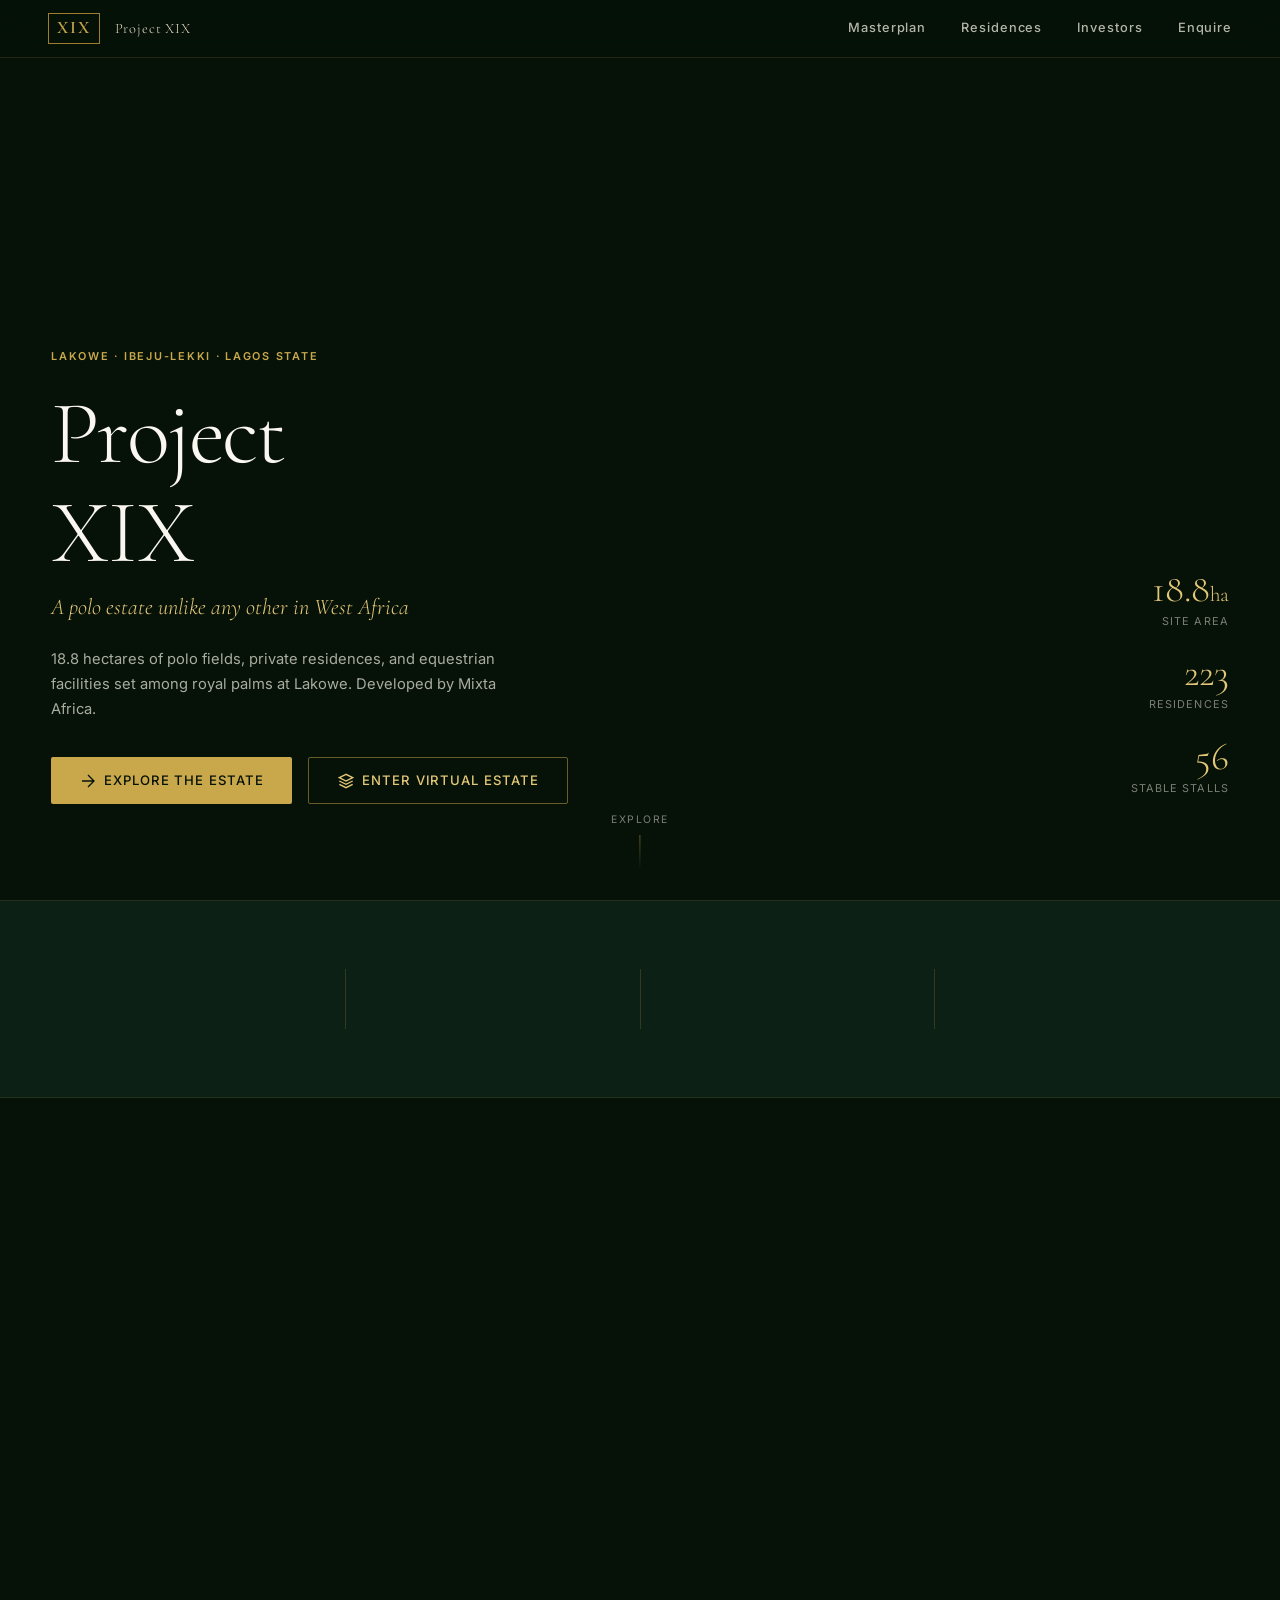
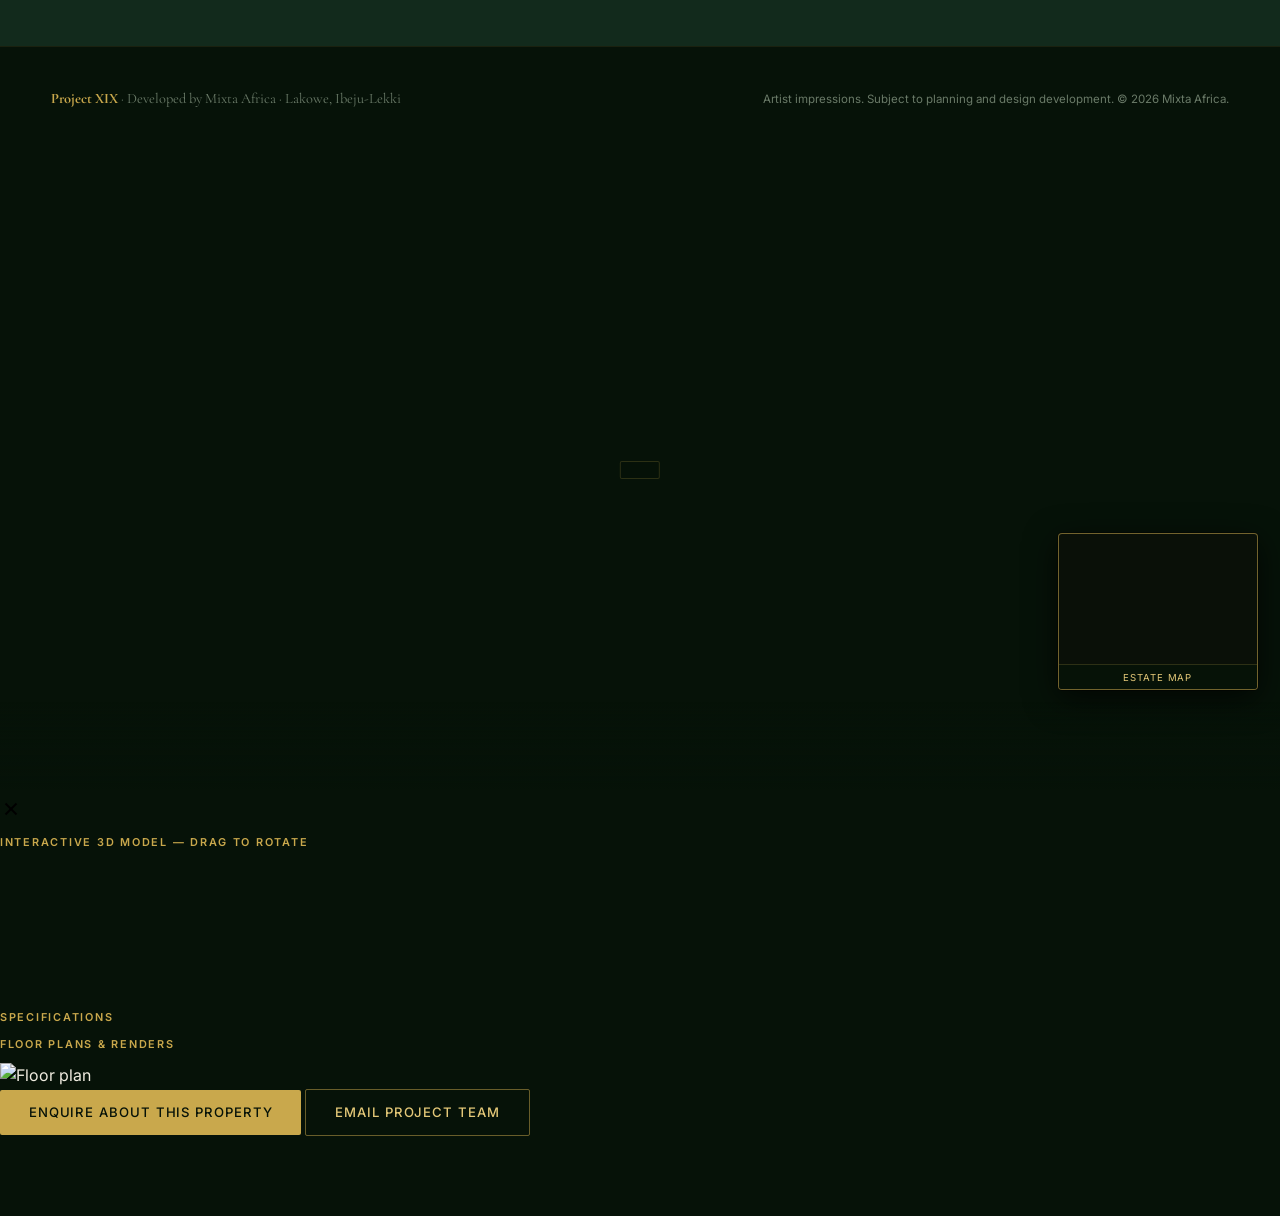
==== commit 7c892b63: "Remove weather control UI and update app.js version Removed redundant weather control UI from the to" ====
--- a/index.html
+++ b/index.html
@@ -529,17 +529,10 @@
         </div>
       </div>
 
-      <!-- Weather -->
-      <div class="topbar-dropdown" tabindex="0">
-        <button class="world-btn" aria-haspopup="true" aria-label="Weather">
-          <svg width="14" height="14" viewBox="0 0 24 24" fill="none" stroke="currentColor" stroke-width="2" stroke-linecap="round"><path d="M18 10h-1.26A8 8 0 1 0 9 20h9a5 5 0 0 0 0-10z"/></svg>
-          <span class="world-btn-label">Weather</span>
-        </button>
-        <div class="topbar-dropdown-menu">
-          <button class="wx-btn wx-weather-btn active" data-weather="clear"  onclick="applyWeather('clear')"><svg class="wx-ico" width="15" height="15" viewBox="0 0 24 24" fill="none" stroke="currentColor" stroke-width="1.6" stroke-linecap="round" stroke-linejoin="round"><circle cx="12" cy="12" r="4.2"/><line x1="12" y1="1.5" x2="12" y2="4"/><line x1="12" y1="20" x2="12" y2="22.5"/><line x1="1.5" y1="12" x2="4" y2="12"/><line x1="20" y1="12" x2="22.5" y2="12"/><line x1="4.6" y1="4.6" x2="6.4" y2="6.4"/><line x1="17.6" y1="17.6" x2="19.4" y2="19.4"/><line x1="19.4" y1="4.6" x2="17.6" y2="6.4"/><line x1="6.4" y1="17.6" x2="4.6" y2="19.4"/></svg><span>Clear</span></button>
-          <button class="wx-btn wx-weather-btn"        data-weather="cloudy" onclick="applyWeather('cloudy')"><svg class="wx-ico" width="15" height="15" viewBox="0 0 24 24" fill="none" stroke="currentColor" stroke-width="1.6" stroke-linecap="round" stroke-linejoin="round"><circle cx="8" cy="8.5" r="3"/><line x1="8" y1="2.5" x2="8" y2="4"/><line x1="2.5" y1="8.5" x2="4" y2="8.5"/><line x1="4.1" y1="4.6" x2="5.1" y2="5.6"/><path d="M18.5 19H9a4 4 0 0 1 0-8 5.2 5.2 0 0 1 10 1.2 3.4 3.4 0 0 1-.5 6.8z"/></svg><span>Cloudy</span></button>
-          <button class="wx-btn wx-weather-btn"        data-weather="rain"   onclick="applyWeather('rain')"><svg class="wx-ico" width="15" height="15" viewBox="0 0 24 24" fill="none" stroke="currentColor" stroke-width="1.6" stroke-linecap="round" stroke-linejoin="round"><path d="M18 15h-1a4.6 4.6 0 1 0-8.7-2.4A3.3 3.3 0 0 0 8.5 15"/><line x1="8" y1="18" x2="7" y2="21"/><line x1="12.5" y1="18" x2="11.5" y2="21"/><line x1="17" y1="18" x2="16" y2="21"/></svg><span>Rain</span></button>
-        </div>
+      <!-- Weather control removed: redundant for a sales walkthrough. The
+           underlying state is pinned to "clear" in app.js — fog, sun
+           intensity, palm wind and the wet-road shader all still read
+           _currentWeather, so the plumbing stays, only the UI is gone. -->
       </div>
 
       <!-- Quality -->
@@ -826,14 +819,14 @@
 });
 </script>
 
-<script type="module" src="js/app.js?v=78"></script>
+<script type="module" src="js/app.js?v=82"></script>
 
 <!-- Interior walkthrough is now built directly into the main scene by app.js -->
 <!-- (window.stepInsideVilla, scene.js: enterVillaInterior/teleportVillaRoom/exitVillaInterior) -->
 <!-- interior.js is now a pure geometry factory only — no separate scene/camera/renderer. -->
 
 <script type="module">
-import { openProductPanel, closeProductPanel, resizePanelViewer } from "./js/product-panel.js?v=78";
+import { openProductPanel, closeProductPanel, resizePanelViewer } from "./js/product-panel.js?v=82";
 window.__moduleReady = window.__moduleReady || {};
 window.__moduleReady.showProductPanel = openProductPanel;
 window.__moduleReady.closeProductPanel = closeProductPanel;
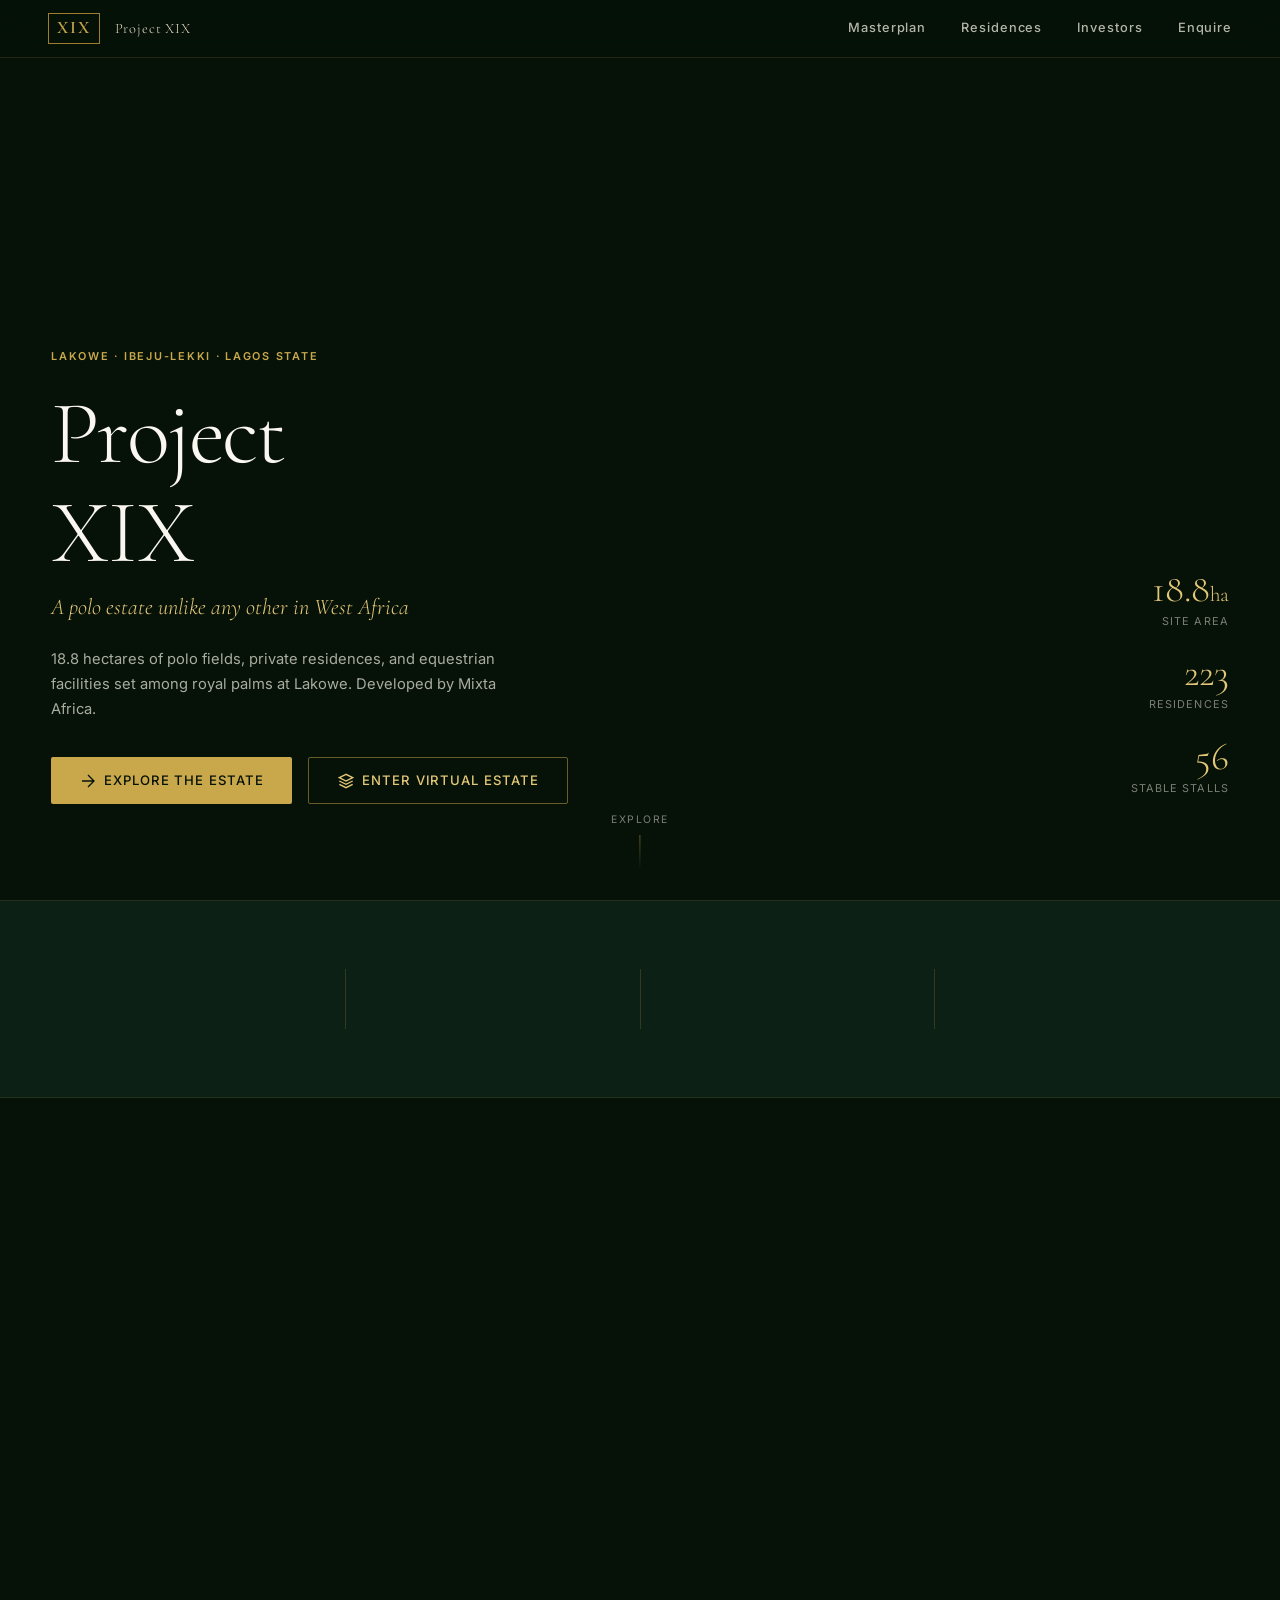
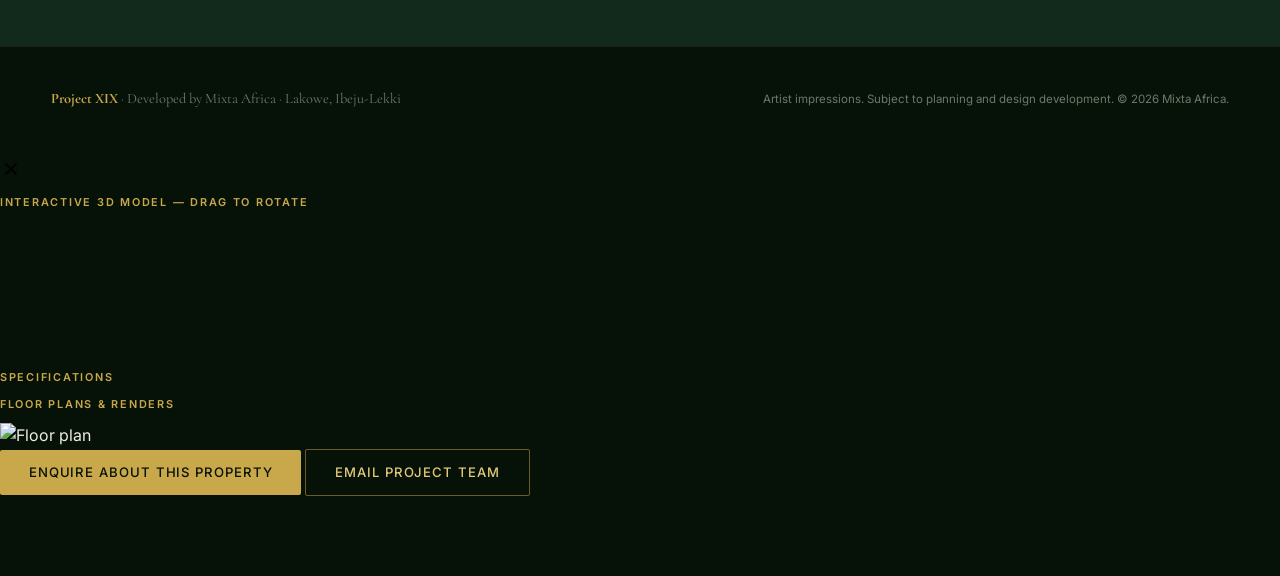
==== commit c39b1753: "Update index.html" ====
--- a/index.html
+++ b/index.html
@@ -533,7 +533,6 @@
            underlying state is pinned to "clear" in app.js — fog, sun
            intensity, palm wind and the wet-road shader all still read
            _currentWeather, so the plumbing stays, only the UI is gone. -->
-      </div>
 
       <!-- Quality -->
       <div class="topbar-dropdown" tabindex="0">
@@ -819,14 +818,14 @@
 });
 </script>
 
-<script type="module" src="js/app.js?v=82"></script>
+<script type="module" src="js/app.js?v=83"></script>
 
 <!-- Interior walkthrough is now built directly into the main scene by app.js -->
 <!-- (window.stepInsideVilla, scene.js: enterVillaInterior/teleportVillaRoom/exitVillaInterior) -->
 <!-- interior.js is now a pure geometry factory only — no separate scene/camera/renderer. -->
 
 <script type="module">
-import { openProductPanel, closeProductPanel, resizePanelViewer } from "./js/product-panel.js?v=82";
+import { openProductPanel, closeProductPanel, resizePanelViewer } from "./js/product-panel.js?v=83";
 window.__moduleReady = window.__moduleReady || {};
 window.__moduleReady.showProductPanel = openProductPanel;
 window.__moduleReady.closeProductPanel = closeProductPanel;
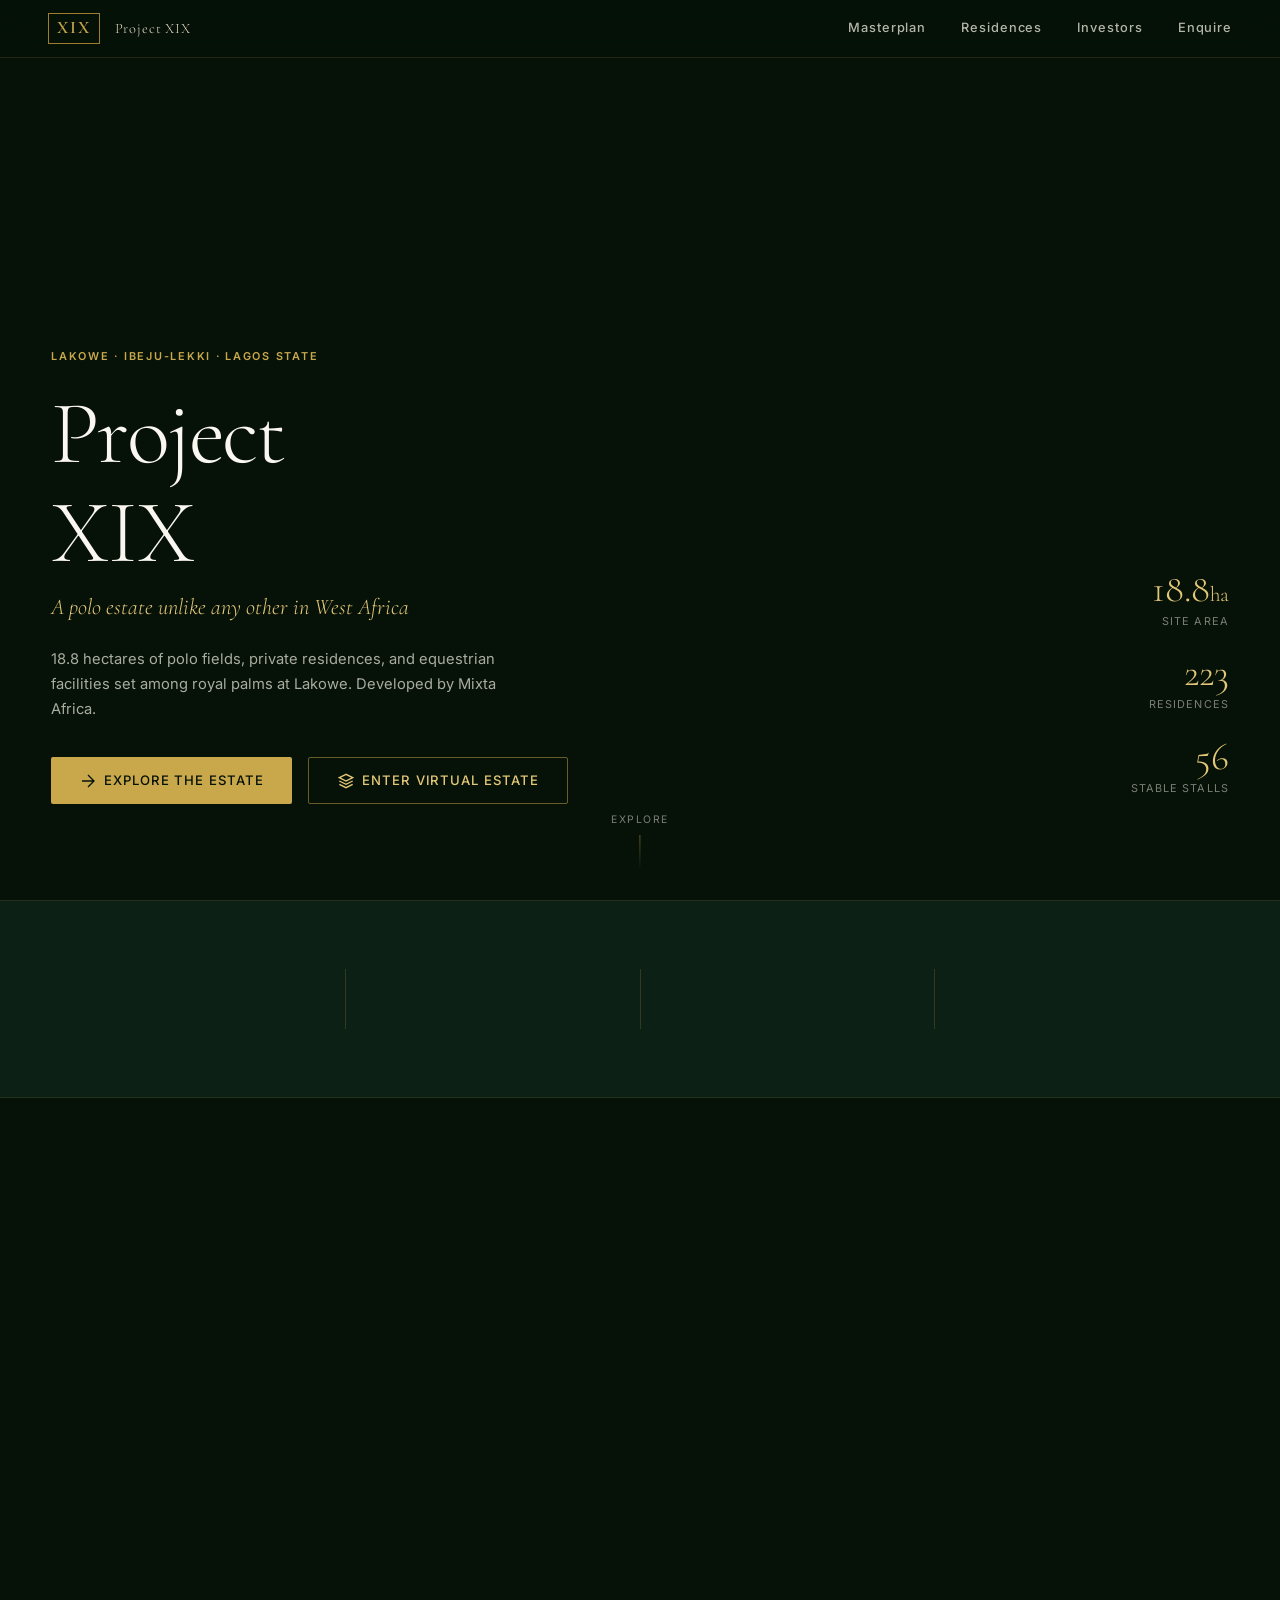
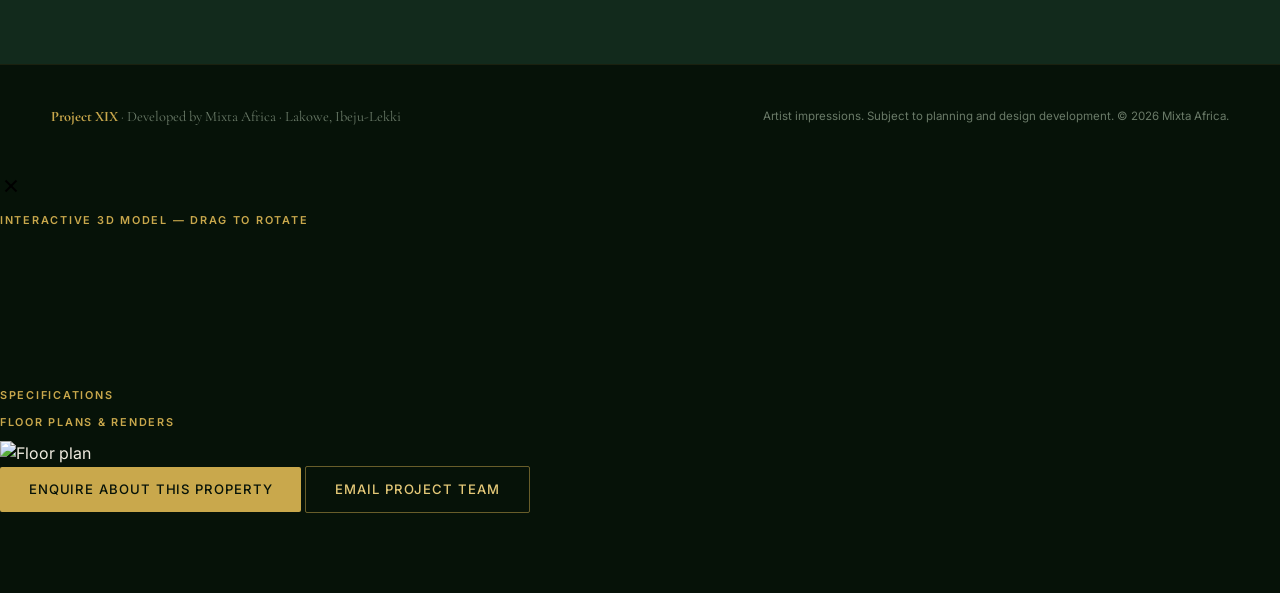
==== commit 02887840: "Update index.html" ====
--- a/index.html
+++ b/index.html
@@ -11,7 +11,7 @@
   <meta name="theme-color" content="#061208" />
   <meta property="og:title" content="Project XIX | Mixta Africa" />
   <meta property="og:description" content="A polo and equestrian lifestyle estate at Lakowe, Ibeju-Lekki. Walk the grounds virtually." />
-  <meta property="og:image" content="assets/plan-2d.png" />
+  <meta property="og:image" content="assets/plan-2d.jpeg" />
   <title>Project XIX | Mixta Africa</title>
   <link rel="icon" type="image/svg+xml" href="assets/favicon.svg" />
   <link rel="stylesheet" href="css/styles.css" />
@@ -372,7 +372,7 @@
   </div>
   <div class="masterplan-shell">
     <div class="plan-frame anim-fade">
-      <img id="plan-image" src="assets/plan-2d.png" alt="Project XIX masterplan: polo field, crescent lake, clubhouse, premium villas, training field, stables and paddock." />
+      <img id="plan-image" src="assets/plan-2d.jpeg" alt="Project XIX masterplan: polo field, crescent lake, clubhouse, premium villas, training field, stables and paddock." />
       <div id="zone-layer" aria-label="Clickable estate zones" role="region"></div>
     </div>
     <aside id="zone-panel" aria-live="polite" aria-label="Zone details">
@@ -818,14 +818,14 @@
 });
 </script>
 
-<script type="module" src="js/app.js?v=83"></script>
+<script type="module" src="js/app.js?v=89"></script>
 
 <!-- Interior walkthrough is now built directly into the main scene by app.js -->
 <!-- (window.stepInsideVilla, scene.js: enterVillaInterior/teleportVillaRoom/exitVillaInterior) -->
 <!-- interior.js is now a pure geometry factory only — no separate scene/camera/renderer. -->
 
 <script type="module">
-import { openProductPanel, closeProductPanel, resizePanelViewer } from "./js/product-panel.js?v=83";
+import { openProductPanel, closeProductPanel, resizePanelViewer } from "./js/product-panel.js?v=89";
 window.__moduleReady = window.__moduleReady || {};
 window.__moduleReady.showProductPanel = openProductPanel;
 window.__moduleReady.closeProductPanel = closeProductPanel;
